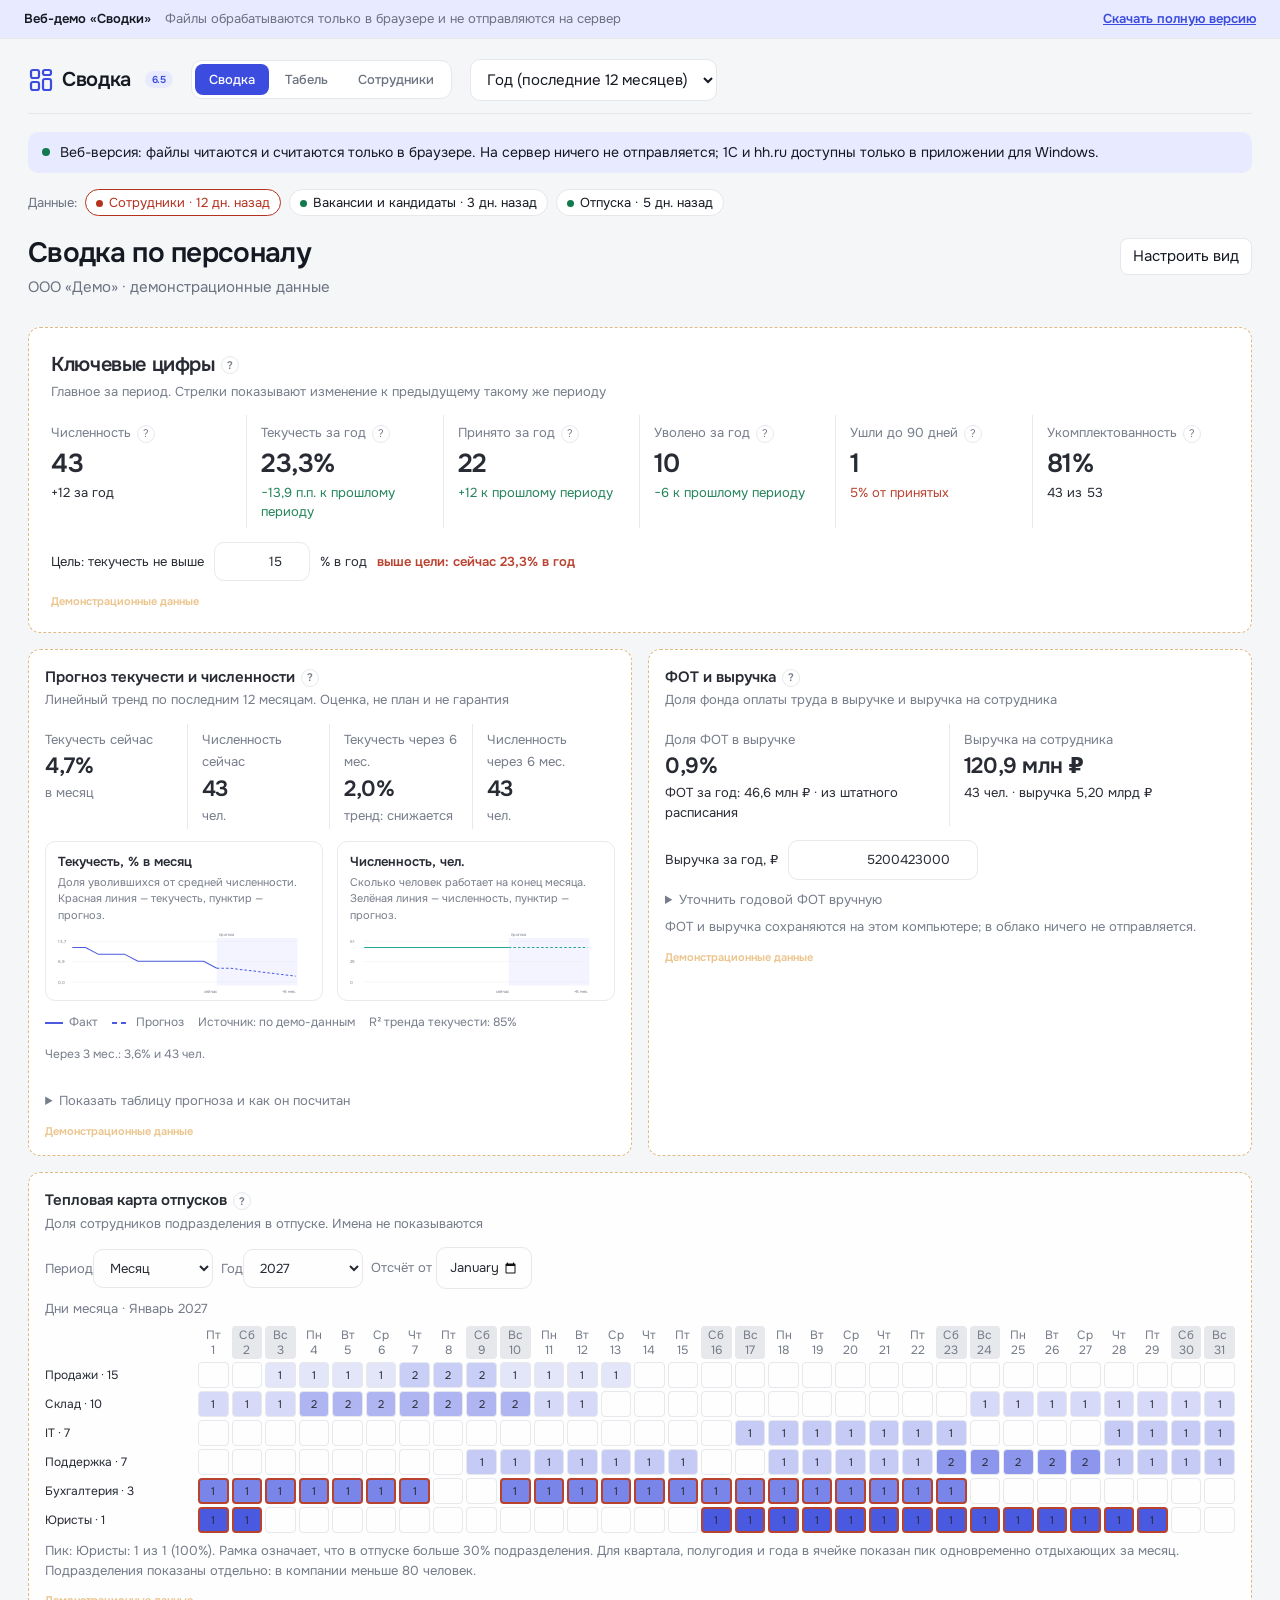
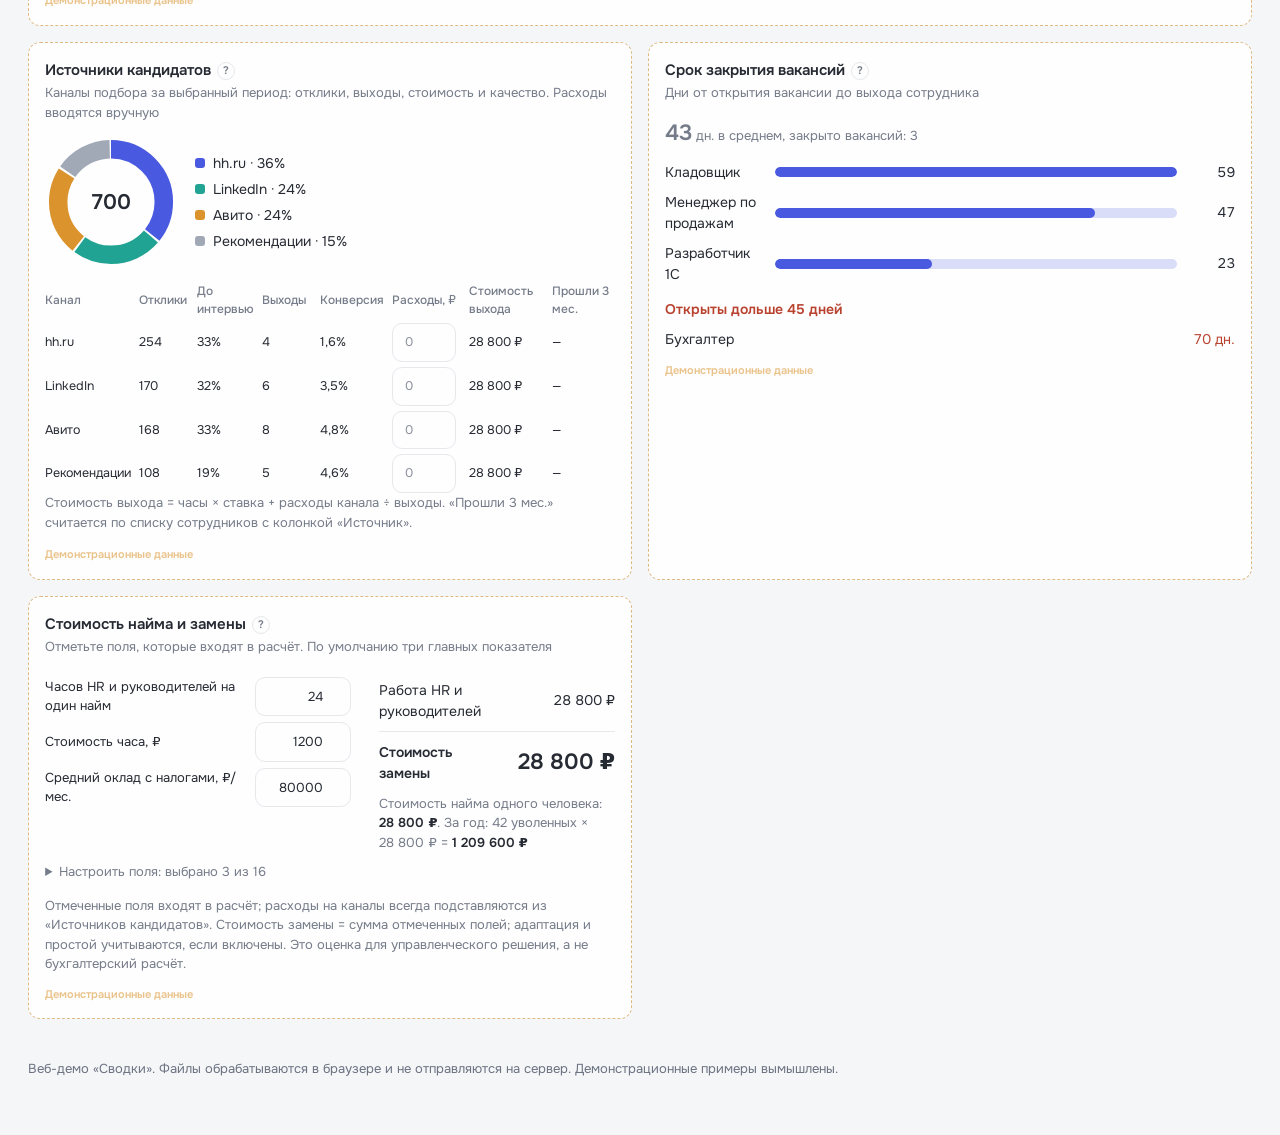
==== docs/demo/index.html @ 2d626028 "SEO: дата релиза, разделы и sitemap" ====
<!DOCTYPE html>
<html lang="ru">
<head>
<meta charset="utf-8">
<script>window.SVODKA_DESKTOP=false</script>
<meta http-equiv="Content-Security-Policy" content="default-src 'none'; script-src 'self' 'unsafe-inline'; style-src 'self' 'unsafe-inline'; font-src 'self'; img-src 'self' data: blob:; connect-src 'none'; base-uri 'none'; form-action 'none'">
<meta name="viewport" content="width=device-width, initial-scale=1, viewport-fit=cover">
<title>Сводка — кадровая аналитика</title>
<style>
@font-face{font-family:'Onest';font-style:normal;font-weight:400 600;font-display:swap;src:url(fonts/onest-cyrillic-ext.woff2) format('woff2');unicode-range:U+0460-052F,U+1C80-1C8A,U+20B4,U+2DE0-2DFF,U+A640-A69F,U+FE2E-FE2F}
@font-face{font-family:'Onest';font-style:normal;font-weight:400 600;font-display:swap;src:url(fonts/onest-cyrillic.woff2) format('woff2');unicode-range:U+0301,U+0400-045F,U+0490-0491,U+04B0-04B1,U+2116}
@font-face{font-family:'Onest';font-style:normal;font-weight:400 600;font-display:swap;src:url(fonts/onest-latin.woff2) format('woff2');unicode-range:U+0000-00FF,U+0131,U+0152-0153,U+02BB-02BC,U+02C6,U+02DA,U+02DC,U+0304,U+0308,U+0329,U+2000-206F,U+20AC,U+2122,U+2191,U+2193,U+2212,U+2215,U+FEFF,U+FFFD}
:root{--bg:#f5f6f8;--s:#fff;--ink:#151922;--mut:#6b7280;--line:#e5e7eb;--acc:#3b4cdf;--accs:#e8ebff;--ok:#117a4d;--bad:#b4331f;--bad2:#e11d48;--bar:#d7dbf7;--c2:#0f9d8a;--c3:#d98b1c;--c4:#9aa3b2;
box-sizing:border-box;padding-top:env(safe-area-inset-top,0px);padding-bottom:env(safe-area-inset-bottom,0px);color-scheme:light}
@media (prefers-color-scheme:dark){:root:not([data-theme="light"]){--bg:#10131a;--s:#181c25;--ink:#eceef3;--mut:#98a0b0;--line:#272c38;--acc:#8c9bff;--accs:#232a52;--ok:#5fd39b;--bad:#ff8b78;--bar:#2b3466;--c2:#4fd1bd;--c3:#f0b254;--c4:#6b7487;--bad2:#ff6b5e;color-scheme:dark}}
:root[data-theme="dark"]{--bg:#10131a;--s:#181c25;--ink:#eceef3;--mut:#98a0b0;--line:#272c38;--acc:#8c9bff;--accs:#232a52;--ok:#5fd39b;--bad:#ff8b78;--bar:#2b3466;--c2:#4fd1bd;--c3:#f0b254;--c4:#6b7487;--bad2:#ff6b5e;color-scheme:dark}
/* Цветовые схемы: меняются только акцентные цвета, смысловые красный/зелёный остаются */
:root[data-palette="blue"]{--acc:#1d4ed8;--accs:#e5efff;--bar:#d3e2ff;--c2:#0e7490;--c3:#b45309;--c4:#94a3b8}
:root[data-palette="green"]{--acc:#15803d;--accs:#e6f5eb;--bar:#d2ecd9;--c2:#0f766e;--c3:#a16207;--c4:#94a3b8}
:root[data-palette="teal"]{--acc:#0f766e;--accs:#e0f4f1;--bar:#ccebe6;--c2:#0369a1;--c3:#b45309;--c4:#94a3b8}
:root[data-palette="orange"]{--acc:#c2410c;--accs:#ffefe6;--bar:#ffe0cf;--c2:#0f766e;--c3:#a16207;--c4:#9aa3b2}
:root[data-palette="graphite"]{--acc:#475569;--accs:#e9edf3;--bar:#dbe1ea;--c2:#0f766e;--c3:#b45309;--c4:#9aa3b2}
@media (prefers-color-scheme:dark){
 :root:not([data-theme="light"])[data-palette="blue"]{--acc:#8fb0ff;--accs:#1b2a4a;--bar:#26365c;--c2:#4fd1bd;--c3:#f0b254;--c4:#6b7487}
 :root:not([data-theme="light"])[data-palette="green"]{--acc:#6fd39a;--accs:#16301f;--bar:#21452d;--c2:#4fd1bd;--c3:#f0b254;--c4:#6b7487}
 :root:not([data-theme="light"])[data-palette="teal"]{--acc:#5fd3c6;--accs:#123330;--bar:#1b4743;--c2:#7ab8ff;--c3:#f0b254;--c4:#6b7487}
 :root:not([data-theme="light"])[data-palette="orange"]{--acc:#ffab7a;--accs:#3a2115;--bar:#4a2a1b;--c2:#4fd1bd;--c3:#f0b254;--c4:#6b7487}
 :root:not([data-theme="light"])[data-palette="graphite"]{--acc:#b6c2d6;--accs:#242b38;--bar:#313a4a;--c2:#4fd1bd;--c3:#f0b254;--c4:#6b7487}
}
:root[data-theme="dark"][data-palette="blue"]{--acc:#8fb0ff;--accs:#1b2a4a;--bar:#26365c;--c2:#4fd1bd;--c3:#f0b254;--c4:#6b7487}
:root[data-theme="dark"][data-palette="green"]{--acc:#6fd39a;--accs:#16301f;--bar:#21452d;--c2:#4fd1bd;--c3:#f0b254;--c4:#6b7487}
:root[data-theme="dark"][data-palette="teal"]{--acc:#5fd3c6;--accs:#123330;--bar:#1b4743;--c2:#7ab8ff;--c3:#f0b254;--c4:#6b7487}
:root[data-theme="dark"][data-palette="orange"]{--acc:#ffab7a;--accs:#3a2115;--bar:#4a2a1b;--c2:#4fd1bd;--c3:#f0b254;--c4:#6b7487}
:root[data-theme="dark"][data-palette="graphite"]{--acc:#b6c2d6;--accs:#242b38;--bar:#313a4a;--c2:#4fd1bd;--c3:#f0b254;--c4:#6b7487}
*{box-sizing:border-box}
body{margin:0;background:var(--bg);color:var(--ink);font:400 15px/1.5 Onest,system-ui,-apple-system,"Segoe UI",Roboto,sans-serif}
.w{max-width:1160px;margin:0 auto;padding:20px 20px 56px}
header{display:flex;flex-wrap:wrap;align-items:center;gap:12px;justify-content:space-between;margin-bottom:16px}
.logo{font-weight:600;font-size:20px;letter-spacing:-.02em;display:flex;align-items:center;gap:8px}
.logo svg{width:26px;height:26px;color:var(--acc)}
.bar{display:flex;gap:8px;flex-wrap:wrap}
button,select{font:inherit;color:var(--ink);background:var(--s);border:1px solid var(--line);border-radius:8px;padding:6px 12px;cursor:pointer}
button.on,button.p{background:var(--acc);border-color:var(--acc);color:var(--bg)}
button:focus-visible,select:focus-visible,input:focus-visible,a:focus-visible{outline:2px solid var(--acc);outline-offset:2px}
.priv{display:flex;gap:10px;align-items:center;background:var(--accs);border-radius:10px;padding:10px 14px;margin-bottom:16px;font-size:14px}
.dot{width:8px;height:8px;border-radius:50%;background:var(--ok);flex:none}
h1{font-size:28px;letter-spacing:-.025em;margin:0 0 2px;font-weight:600}
.sub{color:var(--mut);margin:0 0 16px}
.panel{background:var(--s);border:1px solid var(--line);border-radius:12px;padding:16px;margin-bottom:16px;display:none}
.panel.on{display:block}
.panel h2{font-size:15px;margin:0 0 10px;font-weight:600}
.src{display:grid;grid-template-columns:repeat(auto-fit,minmax(240px,1fr));gap:12px}
.src>div{border:1px solid var(--line);border-radius:10px;padding:14px;font-size:14px}
.src b{display:block;font-weight:600;margin-bottom:2px}
.src span{color:var(--mut);display:block;margin-bottom:10px}
.tag{display:inline-block;font-size:12px;padding:2px 8px;border-radius:6px;background:var(--accs);margin:8px 6px 0 0}
.pre{display:flex;gap:8px;flex-wrap:wrap;align-items:center;margin-bottom:12px;font-size:14px;color:var(--mut)}
.g{display:grid;grid-template-columns:repeat(12,1fr);gap:16px}
.c{background:var(--s);border:1px solid var(--line);border-radius:12px;padding:18px;grid-column:span 12;min-width:0;position:relative}
@media (min-width:821px){.w4{grid-column:span 4}.w6{grid-column:span 6}.w8{grid-column:span 8}}
.c h2{font-size:15px;font-weight:600;margin:0 0 2px}
.c>p{margin:0 0 14px;color:var(--mut);font-size:13px}
.c.hero{padding:22px;border-color:var(--acc)}
.c.hero h2{font-size:20px;letter-spacing:-.02em}
.tb{display:none;gap:4px;position:absolute;right:10px;top:10px}
.edit .tb{display:flex}
.tb button{padding:2px 8px;font-size:12px}
.edit .c{border-style:dashed}
svg.ch{width:100%;height:auto;display:block}
.r{display:grid;grid-template-columns:100px 1fr 48px;gap:10px;align-items:center;margin:9px 0;font-size:14px}
.r div{height:10px;background:var(--bar);border-radius:5px;overflow:hidden}
.r div u{display:block;height:100%;background:var(--acc);border-radius:5px}
.r em{font-style:normal;text-align:right;font-variant-numeric:tabular-nums}
.hid{color:var(--mut)}
.k{display:grid;grid-template-columns:repeat(auto-fit,minmax(150px,1fr));gap:0;background:var(--s);border-radius:8px;overflow:hidden}
.k div{background:var(--s);padding:6px 14px 6px 0;border-right:1px solid var(--line)}
.k div+div{padding-left:14px}
.k div:last-child{border-right:0}
.k b{display:block;font-size:26px;font-weight:600;letter-spacing:-.02em}
.k span{color:var(--mut);font-size:13px}.k i{font-style:normal;font-size:13px;display:block}
.up{color:var(--ok)}.dn{color:var(--bad)}
.dn2{display:flex;gap:18px;align-items:center;flex-wrap:wrap}
.dn2 svg{width:132px;height:132px;flex:none}
.hero .dn2 svg{width:180px;height:180px}
.mdgrid{display:grid;grid-template-columns:repeat(auto-fit,minmax(118px,1fr));gap:10px;margin-top:4px}
.mdon{display:grid;justify-items:center;gap:2px;text-align:center;font-size:12px;min-width:0}
.mdon svg{width:76px;height:76px;display:block}
.mdon b{font-weight:600;max-width:100%;overflow:hidden;text-overflow:ellipsis;white-space:nowrap}
.mdon small{color:var(--mut);font-size:11px}
.mtotal{display:flex;justify-content:center;margin:2px 0 14px}
.mtotal .mdon svg{width:104px;height:104px}
.mtotal .mdon b{font-size:14px}
.tls{display:flex;flex-wrap:wrap;justify-content:center;gap:10px;margin-bottom:12px}
.tl{flex:0 1 calc((100% - 20px)/3);display:grid;grid-template-columns:12px minmax(0,1fr);grid-template-rows:auto auto auto;gap:2px 8px;align-content:center;border:1px solid var(--line);border-radius:10px;padding:10px;background:var(--s);min-width:0;height:118px;box-sizing:border-box}
@media (max-width:760px){.tl{flex-basis:calc((100% - 10px)/2)}}
.tl i{width:10px;height:10px;border-radius:50%;background:var(--c4);grid-row:span 3}
.tl.s-g i{background:var(--ok)}.tl.s-y i{background:var(--c3)}.tl.s-r i{background:var(--bad)}
.tl span{font-size:12px;color:var(--mut);overflow:hidden;text-overflow:ellipsis;white-space:nowrap}
.tl b{font-size:20px;font-weight:600;grid-column:2;line-height:1.15}
.tl small{font-size:11px;color:var(--mut);grid-column:2}
.tli{margin:0;padding-left:18px;font-size:13px;line-height:1.55;color:var(--ink)}
.tli li{margin:5px 0}
.data-meta{display:flex;gap:18px;flex-wrap:wrap;font-size:13px;color:var(--mut)}
.data-meta div{display:flex;gap:6px;align-items:baseline}
.data-meta b{color:var(--ink)}
.lg{font-size:14px;display:grid;gap:5px}
.lg i{display:inline-block;width:10px;height:10px;border-radius:3px;margin-right:8px}
.gt{font-size:13px}
.gr{display:grid;grid-template-columns:110px 1fr;align-items:center;gap:8px;margin:7px 0}
.gdate{display:block;font-style:normal;font-size:11px;color:var(--mut);font-variant-numeric:tabular-nums;white-space:nowrap}
.gr .hot+.gdate{color:var(--bad)}
.gr>div{position:relative;height:14px;background:repeating-linear-gradient(90deg,var(--line) 0 1px,transparent 1px 8.333%)}
.gr u{position:absolute;top:2px;height:10px;border-radius:5px;background:var(--c2)}
.gh{display:grid;grid-template-columns:110px 1fr;color:var(--mut);font-size:12px}
.gh div{display:flex;justify-content:space-between}
/* График отпусков: даты внутри полосок, недельная сетка */
.gt2{font-size:13px}
.gt2-head,.gt2-row{display:grid;grid-template-columns:150px minmax(0,1fr);gap:8px;align-items:center}
.gt2-head{margin-bottom:4px;align-items:end}
.gt2-tl{position:relative;min-width:0}
.gt2-months,.gt2-dates{position:relative;height:14px;font-size:10px;color:var(--mut);line-height:1.25}
.gt2-months span,.gt2-dates span{position:absolute;top:0;text-align:left;padding-left:3px;white-space:nowrap;overflow:hidden}
.gt2-months span{border-left:1px solid var(--line)}
.gt2-row{margin:5px 0}
.gt2-name{min-width:0;overflow:hidden;text-overflow:ellipsis;white-space:nowrap}
.gt2-name small{display:block;color:var(--mut);font-size:11px;font-weight:400;overflow:hidden;text-overflow:ellipsis}
.gt2-track{position:relative;height:22px;border-left:1px solid var(--line);border-right:1px solid var(--line);background:repeating-linear-gradient(90deg,var(--line) 0 1px,transparent 1px 7.7778%)}
.gt2-bar{position:absolute;top:2px;height:18px;min-width:54px;border:1px solid var(--line);border-radius:4px;background:var(--bar);color:var(--ink);display:flex;align-items:center;justify-content:center;font-size:9px;line-height:1;white-space:nowrap;overflow:visible;padding:0 3px;letter-spacing:-.02em}
.gt2-bar em{font-style:normal;font-variant-numeric:tabular-nums}
.gt2-empty{color:var(--mut);margin:8px 0}
/* Настройка полей калькуляции и цветовых схем */
.palette-grid{display:grid;grid-template-columns:repeat(auto-fit,minmax(128px,1fr));gap:6px;margin-top:10px}
.palette-btn{display:flex;align-items:center;gap:7px;font-size:12px;padding:6px 8px;text-align:left}
.palette-btn i{width:14px;height:14px;border-radius:50%;flex:none}
.palette-btn.on{border-color:var(--acc);box-shadow:inset 0 0 0 1px var(--acc)}
.cp-fields{margin-top:10px}
.cp-fields summary{cursor:pointer;color:var(--mut);font-size:13px}
.lock{position:absolute;inset:0;background:color-mix(in srgb,var(--s) 94%,transparent);backdrop-filter:blur(4px);border-radius:12px;display:flex;flex-direction:column;justify-content:center;align-items:center;gap:10px;padding:20px;text-align:center;font-size:14px}
.lock label{display:flex;gap:8px;align-items:flex-start;text-align:left;max-width:360px}
a{color:var(--acc)}
.tray{display:flex;gap:8px;flex-wrap:wrap;margin-top:16px;align-items:center;font-size:14px;color:var(--mut)}
footer{color:var(--mut);font-size:13px;margin-top:24px}
details{margin-top:8px;font-size:13px}
.cp{display:grid;grid-template-columns:1.3fr 1fr;gap:28px}@media (max-width:820px){.cp{grid-template-columns:1fr}}.fl{display:flex;justify-content:space-between;align-items:center;gap:10px;font-size:13px;margin:6px 0}.fl input{width:96px;font:inherit;color:var(--ink);background:var(--bg);border:1px solid var(--line);border-radius:6px;padding:4px 8px;text-align:right}pre{background:var(--bg);border-radius:8px;padding:10px;overflow:auto;font-size:12px;max-height:220px}
@media print{:root,:root[data-theme="dark"],:root:not([data-theme="light"]),:root[data-palette],:root[data-theme="dark"][data-palette],:root:not([data-theme="light"])[data-palette]{--bg:#fff;--s:#fff;--ink:#151922;--mut:#6b7280;--line:#e5e7eb;--acc:#3b4cdf;--accs:#e8ebff;--ok:#117a4d;--bad:#b4331f;--bad2:#e11d48;--bar:#d7dbf7;--c2:#0f9d8a;--c3:#d98b1c;--c4:#9aa3b2;color-scheme:light}.bar,.priv,.pre,.panel,.tray,.tb,.rm,.ph,.q,.help,footer{display:none!important}.c{break-inside:avoid}.w{padding:0}}
.rm{display:flex;gap:8px;flex-wrap:wrap;align-items:center;margin-bottom:16px;font-size:13px;color:var(--mut)}
.rm button{padding:3px 10px;font-size:13px;border-radius:999px}
.rm button::before{content:"";display:inline-block;width:7px;height:7px;border-radius:50%;background:var(--ok);margin-right:6px}
.rm .red{border-color:var(--bad);color:var(--bad)}.rm .red::before{background:var(--bad)}
.fn{margin-top:12px;font-size:11px;opacity:.55;color:var(--mut)}
.ph{border:2px dashed var(--line);background:transparent;color:var(--mut);min-height:130px;cursor:pointer;display:flex;align-items:center;justify-content:center;font:inherit;font-size:15px}
.ph:hover{border-color:var(--acc);color:var(--acc)}
.vt{display:grid;grid-template-columns:minmax(150px,1.8fr) repeat(5,1fr) 1.2fr 1fr;gap:8px 12px;font-size:14px;min-width:720px;align-items:center}
.vt b{font-weight:500;color:var(--mut);font-size:13px}
.vt .hot{color:var(--bad);font-weight:600}
.vt .crit{color:var(--bad2);font-weight:700}
.vt .sent-ok{color:var(--ok);font-weight:600}.vt .n{cursor:pointer}.vt .n:hover,.vt .on{color:var(--acc)}.vt .on{font-weight:600}
.vt.vtc{font-size:12.5px;gap:5px 8px;min-width:0}
.vt.vtc b{font-size:12px}
.vt.vtc .chi{width:64px;padding:2px 5px;font-size:12px}
.q{width:18px;height:18px;border-radius:50%;border:1px solid var(--line);background:transparent;color:var(--mut);font-size:11px;padding:0;margin-left:6px;cursor:pointer;vertical-align:middle;line-height:1}
.q:hover{border-color:var(--acc);color:var(--acc)}
.help{background:var(--accs);border-radius:10px;padding:12px 14px;margin:0 0 14px;font-size:13px}
.help p{margin:5px 0 0;line-height:1.5}.help .ds{opacity:.7;font-size:12px}
.k2{margin:0;padding-left:18px;font-size:14px}.k2 li{margin:5px 0;color:var(--bad)}.c>.okp{color:var(--ok);margin:0}
.btnl{display:inline-block;background:var(--s);border:1px solid var(--line);border-radius:8px;padding:6px 12px;cursor:pointer;font-size:15px}
.plate{border:1px dashed var(--acc);background:var(--accs);border-radius:12px;padding:20px;display:flex;flex-direction:column;gap:10px;font-size:14px;min-height:150px;justify-content:center}.plate p{margin:0;color:var(--mut)}.plate label{display:flex;gap:8px;align-items:flex-start}
.lk{background:none;border:0;padding:0;color:var(--acc);font:inherit;cursor:pointer;text-decoration:underline}
.ms{margin-top:20px;font-size:14px;color:var(--bad)}.ms:empty{display:none}.ms ul{margin:6px 0;padding-left:18px}.ms span{color:var(--mut);font-size:13px}
.c>.nod{color:var(--mut);margin:0}
.libnote{font-size:12px;color:var(--mut);margin:8px 0 0}
.upd-hint{margin:12px 0 0;border-top:1px solid var(--line);padding-top:10px}
.upd-hint summary{cursor:pointer;color:var(--acc);font-size:13px}
.upd-hint-body{font-size:12px;color:var(--mut);line-height:1.55;margin-top:8px;max-height:240px;overflow:auto}
.upd-hint-body p{margin:5px 0}
.hm{display:grid;gap:3px;font-size:12px;align-items:center;min-width:0}.hm .hl{overflow:hidden;text-overflow:ellipsis;white-space:nowrap}.hm .hh{text-align:center;color:var(--mut);line-height:1.2;padding:2px 0}.hm .we{background:var(--line);border-radius:4px}
.hm .hc{height:26px;border-radius:4px;display:grid;place-items:center;border:1px solid var(--line);font-size:11px}.hm .hc.bad{border:2px solid var(--bad)}
.chi{width:84px;font:inherit;font-size:13px;color:var(--ink);background:var(--bg);border:1px solid var(--line);border-radius:6px;padding:3px 6px}
</style>
<style>
.vtabs{display:flex;gap:6px;margin-right:auto}
body.tsmode .dash-only{display:none}
body.page-mode .dash-only{display:none}
#tsv{--warn:#d98b1c;color:var(--ink)}
@media (prefers-color-scheme:dark){#tsv{--warn:#f0b254}}
#tsv h1{font-size:28px;letter-spacing:-.025em;margin:0 0 2px;font-weight:600}
#tsv .tsub{color:var(--mut);margin:0 0 16px}
#tsv .tbar{display:flex;flex-wrap:wrap;gap:8px;align-items:center;background:var(--s);border:1px solid var(--line);border-radius:12px;padding:10px 12px;margin-bottom:12px}
#tsv .tbar label{display:flex;gap:6px;align-items:center;color:var(--mut);font-size:13px}
#tsv input[type=number],#tsv input[type=text],#tsv input[type=month]{font:inherit;color:var(--ink);background:var(--s);border:1px solid var(--line);border-radius:8px;padding:6px 10px}
#tsv .tbar input[type=number]{width:70px}#tsv .tbar input[type=text]{width:130px}
#tsv .ttool button{min-width:44px;font-weight:600}
#tsv .twarn{color:var(--bad);font-size:13px;margin:0 0 10px;min-height:1em}
#tsv .tnote{color:var(--mut);font-size:12px;margin:8px 0 0}
#tsv .tsc{overflow:auto;border:1px solid var(--line);border-radius:12px;background:var(--s);max-height:66vh}
#tsv .ts-popbar{display:flex;align-items:center;gap:8px;flex-wrap:wrap;margin:0 0 10px;color:var(--mut);font-size:13px}
#tsv .ts-popbar b{min-width:48px;text-align:center;color:var(--ink);font-variant-numeric:tabular-nums}
#tsv .ts-popbar button{padding:4px 10px;border-radius:8px}
#tsv .ts-popbar .tnote{margin:0 0 0 auto}
#tsv .ts-popbar #ts-pop-fit{margin-left:2px}
#tsv table{border-collapse:separate;border-spacing:0;font-size:12px;user-select:none}
#tsv #ts-tb{width:100%;min-width:1180px}
#tsv .tdt{width:100%}
#tsv th,#tsv td{border-bottom:1px solid var(--line);border-right:1px solid var(--line);padding:0;text-align:center}
#tsv thead th{position:sticky;top:0;background:var(--s);z-index:2;padding:3px 1px;font-weight:500;color:var(--mut);min-width:20px;font-size:9px}
#tsv thead th.we{background:var(--line)}
#tsv th.tnm{position:sticky;left:0;background:var(--s);z-index:1;text-align:left;padding:3px 6px;min-width:140px;max-width:140px;font-weight:500;white-space:nowrap;overflow:hidden;text-overflow:ellipsis;font-size:11px}
#tsv thead th.tnm{z-index:3}
#tsv th.tnm small{display:block;color:var(--mut);font-weight:400;font-size:9px}
#tsv .tx{border:0;background:none;color:var(--mut);padding:0 4px 0 0;cursor:pointer}
#tsv td.tdp{padding:0 4px;min-width:62px;max-width:70px;text-align:left;white-space:nowrap;overflow:hidden;text-overflow:ellipsis;color:var(--mut);font-size:10px}
#tsv td.tc{width:20px;min-width:20px;height:30px;cursor:pointer;font-weight:600;font-size:10px}
#tsv td.tc.off{background:var(--line)}
#tsv td.tc i{display:block;font-style:normal;font-weight:400;font-size:8px;line-height:1}
#tsv td.k-ya{color:var(--ok)}#tsv td.k-b{color:var(--warn)}#tsv td.k-pr{color:var(--bad)}#tsv td.k-o{color:var(--acc)}
#tsv td.tt{min-width:32px;padding:0 2px;font-variant-numeric:tabular-nums;font-size:10px}#tsv .neg{color:var(--bad)}
#tsv tr.bad-rv th.tnm{background:color-mix(in srgb,var(--bad) 16%,transparent);box-shadow:inset 4px 0 0 var(--bad)}
#tsv tr.bad-b th.tnm{background:color-mix(in srgb,var(--warn) 20%,transparent);box-shadow:inset 4px 0 0 var(--warn)}
#tsv tr.bad-rv:hover th.tnm{background:color-mix(in srgb,var(--bad) 22%,transparent)}
#tsv tr.bad-b:hover th.tnm{background:color-mix(in srgb,var(--warn) 26%,transparent)}
#tsv tr:hover td.tt,#tsv tr:hover th.tnm{background:var(--accs)}
#tsv h2{font-size:16px;margin:22px 0 8px}
#tsv .tdt{border-collapse:collapse;font-size:13px}#tsv .tdt th,#tsv .tdt td{padding:5px 10px;border:1px solid var(--line);text-align:right}#tsv .tdt th:first-child,#tsv .tdt td:first-child{text-align:left}
#tsv .tdt tr.ttot td{font-weight:700;border-top:2px solid var(--ink);background:color-mix(in srgb,var(--acc) 7%,transparent)}
#tsv .tempty{padding:24px;color:var(--mut);text-align:left}
@media print{#tsv .tbar,#tsv .ttool,#tsv .tx{display:none!important}#tsv .tsc{overflow:visible;max-height:none;border:0}@page{size:landscape;margin:8mm}}
</style>
<style>
/* Локальное приложение: диалоги, подключения, уведомления */
.modal{position:fixed;inset:0;background:rgba(12,15,22,.58);backdrop-filter:blur(3px);display:flex;align-items:center;justify-content:center;padding:24px;z-index:1000}
.modal[hidden]{display:none}
.modal-card{background:var(--s);border:1px solid var(--line);border-radius:16px;width:min(980px,100%);max-height:90vh;overflow:auto;box-shadow:0 30px 90px rgba(0,0,0,.38)}
.modal-card.modal-wide{width:min(1600px,97vw);max-height:96vh}
.modal-card.modal-wide .modal-body{padding:12px 16px 16px}
.modal-card.modal-wide #tsv .tsc{max-height:calc(96vh - 190px)}
.modal-head{display:flex;align-items:center;justify-content:space-between;gap:12px;padding:18px 20px 12px;border-bottom:1px solid var(--line);position:sticky;top:0;background:var(--s);z-index:3}
.modal-head h2{font-size:18px;margin:0}
.modal-body{padding:18px 20px 22px}
.mclose{width:34px;height:34px;padding:0;font-size:20px;line-height:1;border-radius:50%}
.mf{display:grid;gap:12px}
.mf label{display:grid;gap:4px;font-size:13px;color:var(--mut)}
.mf input,.mf select,.mf textarea{font:inherit;font-size:14px;color:var(--ink);background:var(--bg);border:1px solid var(--line);border-radius:8px;padding:8px 10px;width:100%}
.mf textarea{min-height:74px;resize:vertical}
.mf .hint{font-size:12px;color:var(--mut);line-height:1.45}
.mrow{display:flex;gap:8px;flex-wrap:wrap;align-items:center}
.mrow.end{justify-content:flex-end}
.mrow.between{justify-content:space-between}
.steps{display:flex;gap:6px;flex-wrap:wrap;margin:0 0 16px}
.steps button{border-radius:999px;padding:5px 12px;font-size:13px}
.steps button.on{background:var(--acc);border-color:var(--acc);color:var(--bg)}
.note{background:var(--accs);border-radius:10px;padding:10px 12px;font-size:13px;line-height:1.5}
.note.bad{background:color-mix(in srgb,var(--bad) 12%,var(--s));color:var(--bad)}
.note.ok{background:color-mix(in srgb,var(--ok) 12%,var(--s));color:var(--ok)}
.note p{margin:4px 0 0}
.tbl{width:100%;border-collapse:collapse;font-size:13px}
.tbl th,.tbl td{border:1px solid var(--line);padding:6px 8px;text-align:left;vertical-align:top}
.tbl th{background:var(--bg);font-weight:500;color:var(--mut);white-space:nowrap}
.tbl td{max-width:280px;overflow:hidden;text-overflow:ellipsis}
.tblwrap{overflow:auto;max-height:320px;border:1px solid var(--line);border-radius:10px}
.badge{display:inline-flex;align-items:center;gap:5px;font-size:12px;padding:2px 8px;border-radius:999px;background:var(--accs);color:var(--acc)}
.badge.ok{background:color-mix(in srgb,var(--ok) 15%,var(--s));color:var(--ok)}
.badge.bad{background:color-mix(in srgb,var(--bad) 14%,var(--s));color:var(--bad)}
.int-status{font-size:12px;color:var(--mut);margin-top:8px}
.int-status.ok{color:var(--ok)}.int-status.bad{color:var(--bad)}
.toasts{position:fixed;right:20px;bottom:20px;display:grid;gap:8px;z-index:1200;max-width:min(420px,90vw)}
.toast{background:var(--ink);color:var(--bg);border-radius:10px;padding:10px 14px;font-size:13px;box-shadow:0 10px 30px rgba(0,0,0,.25);animation:tin .18s ease-out}
.toast.bad{background:var(--bad);color:#fff}.toast.ok{background:var(--ok);color:#fff}
@keyframes tin{from{transform:translateY(6px);opacity:0}to{transform:none;opacity:1}}
.drop{position:fixed;inset:0;z-index:1100;background:color-mix(in srgb,var(--acc) 18%,rgba(12,15,22,.55));display:flex;align-items:center;justify-content:center;border:3px dashed var(--acc);font-size:20px;font-weight:600;color:#fff;text-shadow:0 2px 8px rgba(0,0,0,.45)}
.drop[hidden]{display:none}
.fc{display:grid;gap:12px}
.fc .k{grid-template-columns:repeat(auto-fit,minmax(140px,1fr))}
.fc svg{width:100%;height:auto;display:block}
.fc .lgd{display:flex;gap:14px;flex-wrap:wrap;font-size:12px;color:var(--mut)}
.fc .lgd i{display:inline-block;width:18px;height:2px;background:var(--acc);vertical-align:middle;margin-right:6px}
.fc .lgd i.dash{background:repeating-linear-gradient(90deg,var(--acc) 0 5px,transparent 5px 9px)}
.fc.mini{padding:0}
.fc.mini table{font-size:12px}
.role-tip{font-size:12px;color:var(--mut)}
@media (max-width:700px){.modal{padding:10px}.modal-card{max-height:94vh}.modal-head{padding:14px}.modal-body{padding:14px}}
@media print{.modal,.toasts,.drop{display:none!important}}
</style>
<style id="v2-css">
/* ===== Версия 2.0: сетка, адаптивность, обучение, подключения ===== */
.w{max-width:1440px;padding:20px clamp(14px,2.2vw,32px) 56px}
.g{grid-auto-flow:dense;align-items:stretch}
@media (min-width:821px){.w12{grid-column:span 12}.w8{grid-column:span 8}.w6{grid-column:span 6}.w4{grid-column:span 4}}
@media (max-width:1100px){.w8{grid-column:span 12}.w4,.w6{grid-column:span 6}}
@media (max-width:820px){.c{grid-column:span 12!important}.w{padding:14px 12px 44px}}
header{gap:10px}
.vtabs{overflow-x:auto;max-width:100%;scrollbar-width:thin}
.vtabs button{white-space:nowrap}
.c:not(.hero){padding:16px}
.c:not(.hero) .k b{font-size:22px}
.c:not(.hero) .k div{padding-top:4px;padding-bottom:4px}
.c.hero .fc .k b{font-size:24px}
/* Прогноз: две диаграммы рядом, чтобы виджет не был чрезмерно высоким */
.fgrid{display:grid;grid-template-columns:1fr 1fr;gap:14px}
@media (max-width:1050px){.fgrid{grid-template-columns:1fr}}
.fbox{border:1px solid var(--line);border-radius:10px;padding:10px 12px 4px;min-width:0}
.fbox h4{margin:0 0 2px;font-size:13px;font-weight:600}
.fbox .fsub{color:var(--mut);font-size:11px;margin:0 0 4px}
.fbox svg{max-height:230px}
.fc .tblwrap{max-height:260px}
.fc details summary{cursor:pointer;color:var(--mut);font-size:13px;margin:4px 0 0}
/* Печатная шапка с компанией */
.print-head{display:none;justify-content:space-between;align-items:flex-end;gap:20px;border-bottom:2px solid #151922;padding-bottom:8px;margin-bottom:14px}
.print-head b{font-size:18px}.print-head span{font-size:12px;color:#555}
@media print{.print-head{display:flex!important}.w{max-width:none}.c.hero{border-color:var(--line)}}
/* Подключения */
#connectv,#learnv{display:none}
#connectv.on,#learnv.on{display:block}
.page-title{font-size:28px;letter-spacing:-.025em;margin:0 0 2px;font-weight:600}
.page-sub{color:var(--mut);margin:0 0 18px}
.cards{display:grid;grid-template-columns:repeat(auto-fit,minmax(280px,1fr));gap:14px;margin-bottom:18px}
.card{background:var(--s);border:1px solid var(--line);border-radius:14px;padding:18px;display:flex;flex-direction:column;gap:8px;min-width:0}
.card.opt{opacity:.66;border-style:dashed;background:color-mix(in srgb,var(--s) 70%,transparent)}
.card.opt:hover{opacity:.92}
.tag.soft{background:transparent;border:1px dashed var(--line);color:var(--mut)}
.card h2{font-size:16px;margin:0;font-weight:600}
.card p{margin:0;color:var(--mut);font-size:13px;line-height:1.5}
.card .card-actions{display:flex;gap:8px;flex-wrap:wrap;margin-top:auto;padding-top:8px}
.card .big{font-size:22px;font-weight:600}
.card.wide{grid-column:1/-1}
.card.locked{opacity:.7}
.role-banner{display:flex;gap:10px;align-items:center;flex-wrap:wrap;background:var(--accs);border-radius:10px;padding:10px 14px;margin-bottom:16px;font-size:13px}
.role-banner b{font-weight:600}
/* Обучение */
.learn-hero{background:linear-gradient(135deg,var(--accs),var(--s));border:1px solid var(--line);border-radius:16px;padding:24px;margin-bottom:18px}
.learn-hero h1{margin-bottom:6px}
.learn-hero p{color:var(--mut);max-width:760px;margin:0}
.learn-grid{display:grid;grid-template-columns:repeat(auto-fit,minmax(280px,1fr));gap:14px}
.learn-card{background:var(--s);border:1px solid var(--line);border-radius:14px;padding:18px;display:flex;flex-direction:column;gap:8px}
.learn-card h3{font-size:15px;margin:0;display:flex;gap:8px;align-items:center}
.learn-card .n{width:24px;height:24px;border-radius:50%;background:var(--acc);color:var(--bg);display:grid;place-items:center;font-size:12px;font-weight:600;flex:none}
.learn-card p{color:var(--mut);font-size:13px;margin:0;line-height:1.55}
.learn-card .ex{margin-top:auto;display:flex;gap:8px;flex-wrap:wrap;padding-top:8px}
.learn-progress{font-size:13px;color:var(--mut);margin-top:16px}
.learn-progress b{color:var(--ok)}
.learn-card.done{border-color:var(--ok);box-shadow:inset 0 0 0 1px var(--ok)}
.learn-card.done .n{background:var(--ok);color:#fff}
.cp-more{margin-top:12px;border-top:1px solid var(--line);padding-top:10px}
.cp-more summary{cursor:pointer;color:var(--mut);font-size:13px}
.kpi-sm .k b{font-size:20px}
.kpi-sm .k div{padding-top:3px;padding-bottom:3px}
.kpi-sm .k span{font-size:12px}
.fc .fdet summary{cursor:pointer;color:var(--mut);font-size:13px;margin-top:8px}
.fc .fgrid .lgd{display:none}
/* Табель 2.0 */
#tsv td.tc{height:30px}
#tsv td.tc b{display:block;font-style:normal;font-weight:600;line-height:1.05;font-size:9px}
#tsv td.tc i{display:block;font-style:normal;font-weight:400;font-size:8px;line-height:1.1;color:var(--mut)}
#tsv td.k-v{color:var(--mut)}#tsv td.k-rv{color:var(--c3)}
#tsv select.tsched{font:inherit;font-size:9px;color:var(--ink);background:var(--s);border:1px solid var(--line);border-radius:6px;padding:1px 2px;min-width:0;width:54px;max-width:54px;text-align:center;text-align-last:center}
#tsv.ts-big #ts-tb{font-size:18px;min-width:2100px}
#tsv.ts-big th.tnm{min-width:230px;max-width:230px;font-size:16px;padding:6px 10px}
#tsv.ts-big th.tnm small{font-size:12px}
#tsv.ts-big thead th{font-size:13px;min-width:34px;padding:5px 3px}
#tsv.ts-big td.tc{width:36px;min-width:36px;height:50px;font-size:16px}
#tsv.ts-big td.tc i{font-size:11px}
#tsv.ts-big td.tt{min-width:50px;font-size:14px}
#tsv.ts-big select.tsched{font-size:13px;min-width:0;width:84px;max-width:84px}
#tsv th.tsnm{min-width:76px;text-align:left;padding:4px 6px;font-weight:500;color:var(--mut)}
#tsv .tbar.hint{border-style:dashed;background:transparent}
#tsv .tlegend{display:flex;gap:10px;flex-wrap:wrap;font-size:12px;color:var(--mut);align-items:center}
#tsv .tlegend b{font-weight:600}
#tsv .tcalendar{font-size:12px;color:var(--mut)}
#tsv .calendar-note{font-size:12px;color:var(--mut);margin:2px 0 0}
/* Роли */
.perm-grid{display:grid;grid-template-columns:repeat(auto-fit,minmax(180px,1fr));gap:8px;margin-top:6px}
.perm-grid label{display:flex;gap:8px;align-items:flex-start;border:1px solid var(--line);border-radius:8px;padding:8px 10px;font-size:13px;background:var(--bg);cursor:pointer}
.perm-grid input{width:auto;margin-top:2px}
.role-note{font-size:12px;color:var(--mut);line-height:1.5}
@media (max-width:700px){
 .cards,.learn-grid{grid-template-columns:1fr}
 .role-banner{font-size:12px}
 .learn-hero{padding:18px}
 #pre .role-note{margin-left:0!important;flex-basis:100%}
}
<style id="v3-css">
/* ===== Версия 3.0: профиль, настройки, печать, уведомления, сервер ===== */
header{flex-wrap:wrap}
.bar{flex-wrap:wrap;justify-content:flex-end}
.iconbtn{position:relative;width:38px;height:36px;padding:0;display:inline-grid;place-items:center;font-size:16px;line-height:1;border:1px solid var(--line);background:var(--s);color:var(--ink);border-radius:9px;cursor:pointer}
.iconbtn:hover{border-color:var(--acc);color:var(--acc)}
.notify-badge{position:absolute;top:-6px;right:-6px;min-width:17px;height:17px;padding:0 4px;border-radius:9px;background:var(--bad);color:#fff;font-size:10px;line-height:17px;text-align:center;font-weight:600}
.profile-btn{display:inline-flex;align-items:center;gap:8px;height:36px;padding:0 10px 0 4px;border:1px solid var(--line);background:var(--s);color:var(--ink);border-radius:9px;cursor:pointer;font:inherit;font-size:13px}
.profile-btn:hover{border-color:var(--acc)}
.avatar{width:28px;height:28px;border-radius:50%;display:grid;place-items:center;background:var(--acc);color:#fff;font-size:11px;font-weight:600;flex:none}
.settings-grid{display:grid;grid-template-columns:1fr 1fr;gap:14px}
@media (max-width:760px){.settings-grid{grid-template-columns:1fr}}
.set-card{border:1px solid var(--line);border-radius:12px;padding:14px;background:var(--bg);min-width:0}
.set-card.danger{border-color:color-mix(in srgb,var(--bad) 45%,var(--line));background:color-mix(in srgb,var(--bad) 6%,var(--bg))}
.set-card.danger h3{color:var(--bad)}
button.danger{color:var(--bad);border-color:color-mix(in srgb,var(--bad) 55%,var(--line))}
button.danger:hover{background:color-mix(in srgb,var(--bad) 12%,transparent)}
.set-card h3{margin:0 0 4px;font-size:15px}
.set-card p{margin:0 0 10px;color:var(--mut);font-size:13px;line-height:1.5}
.set-card .row{display:flex;gap:8px;flex-wrap:wrap;align-items:center}
.set-card label{margin:0;flex:1 1 180px}
.set-card .sw{display:flex;gap:6px}
.set-card .sw button{flex:1}
.set-card .sw button.on{border-color:var(--acc);color:var(--acc);background:var(--accs)}
.set-actions{display:flex;gap:8px;flex-wrap:wrap;margin-top:10px}
.role-chips{display:flex;gap:8px;flex-wrap:wrap}
.role-chips button{flex:0 1 auto}
.role-chips button.on{border-color:var(--acc);background:var(--accs);color:var(--acc)}
.profile-note{font-size:12px;color:var(--mut);line-height:1.5;margin-top:10px}
.server-dot{display:inline-block;width:8px;height:8px;border-radius:50%;background:var(--mut);margin-right:6px}
.server-dot.ok{background:var(--ok)}.server-dot.bad{background:var(--bad)}
.mail-list{display:grid;gap:8px;max-height:42vh;overflow:auto;margin:8px 0}
.mail-row{display:grid;grid-template-columns:24px 1.4fr 1.5fr auto;gap:10px;align-items:center;border:1px solid var(--line);border-radius:10px;padding:9px 10px;font-size:13px;background:var(--bg)}
.mail-row input{width:auto;margin:0}
.mail-row .who b{display:block;font-weight:600}.mail-row .who small,.mail-row .when small{display:block;color:var(--mut);font-size:11px}
.mail-row .when{color:var(--mut);font-size:12px;text-align:right}
.mail-empty{border:1px dashed var(--line);border-radius:10px;padding:14px;color:var(--mut);font-size:13px;text-align:center}
.mail-tabs{display:flex;gap:6px;flex-wrap:wrap;margin:0 0 12px}
.mail-tabs button.on{border-color:var(--acc);color:var(--acc);background:var(--accs)}
.mail-tpl{display:grid;gap:8px;margin-top:8px}
.mail-tpl textarea{min-height:120px;font:inherit;font-size:13px;line-height:1.5}
.mail-hint{font-size:12px;color:var(--mut);line-height:1.5}
.mail-status{border:1px solid var(--line);border-radius:10px;padding:10px 12px;font-size:13px;margin:8px 0}
.mail-status.ok{border-color:var(--ok);color:var(--ok)}.mail-status.bad{border-color:var(--bad);color:var(--bad)}
.mail-preview{border:1px solid var(--line);border-radius:10px;background:#fff;color:#151922;padding:16px 18px;font-size:13px;line-height:1.55;white-space:pre-wrap;margin-top:8px}
.tsave{font-size:11px;color:var(--mut);white-space:nowrap}
.tsave.ok{color:var(--ok)}
.tpager-wrap{margin:8px 0}
.tpager{display:flex;align-items:center;gap:10px;flex-wrap:wrap;font-size:13px;color:var(--mut)}
.tpager label{display:flex;align-items:center;gap:6px;color:var(--mut)}
.tpager select{width:auto;padding:4px 8px}
.tpager button{padding:4px 11px;min-width:34px}
.tpager button:disabled{opacity:.4;cursor:default;border-color:var(--line)}
.tpager .tpg-pg{color:var(--ink);font-variant-numeric:tabular-nums}
.tcols-btn{padding:4px 11px;font-size:12px;margin-left:auto}
.nrow{display:flex;align-items:center;gap:10px;flex-wrap:wrap;padding:7px 0;border-bottom:1px solid var(--line);font-size:14px}
.nrow:last-child{border-bottom:0}
.nrow.hot{background:color-mix(in srgb,var(--bad) 11%,transparent);border-radius:8px;padding:7px 8px;border-bottom:0}
.nrow.sent{background:color-mix(in srgb,var(--ok) 10%,transparent);border-radius:8px;padding:7px 8px;border-bottom:0}
.nwho{flex:1;min-width:120px;overflow:hidden;text-overflow:ellipsis;white-space:nowrap}
.nwhen{font-size:13px;color:var(--mut);white-space:nowrap}
.nwhen.hot{color:var(--bad);font-weight:600}
.nsend{padding:3px 10px;font-size:12px;border-radius:7px;flex:none}
.nmail{font-size:12px;color:var(--mut);flex:none}
.nmail.nfix{color:var(--acc);border:1px dashed var(--acc);background:transparent;border-radius:7px;padding:2px 8px;cursor:pointer;font:inherit;font-size:12px}
.nmail.nfix:hover{background:color-mix(in srgb,var(--acc) 12%,transparent)}
.nrow.crit{background:color-mix(in srgb,var(--bad2) 15%,transparent);border-radius:8px;padding:7px 8px;border-bottom:0}
.nwhen.crit{color:var(--bad2);font-weight:700}
.nwhen.sent-ok{color:var(--ok)}
.nwarn{color:var(--bad);font-weight:600;font-size:12px;font-style:normal;flex-basis:100%;padding-top:2px}
.nwhen .sent-ok{color:var(--ok)}
.bell-list{display:grid;gap:8px}
.bell-item{display:flex;align-items:center;gap:12px;text-align:left;width:100%;padding:12px 14px;border:1px solid var(--line);border-radius:12px;background:var(--s);cursor:pointer;font:inherit;color:var(--ink)}
.bell-item:hover{border-color:var(--acc)}
.bell-dot{width:10px;height:10px;border-radius:50%;background:var(--c3);flex:none}
.bell-dot.probation{background:var(--bad)}
.bell-dot.vacation{background:var(--c2)}
.bell-dot.email,.bell-dot.phone{background:var(--c2)}
.bell-dot.dep,.bell-dot.column,.bell-dot.bd,.bell-dot.empty,.bell-dot.stale{background:var(--c3)}
.bell-dot.setup{background:var(--acc)}
.notify-badge.dq{background:var(--c3)}
.bell-t{flex:1;display:grid;gap:1px}
.bell-t b{font-size:14px;font-weight:600}
.bell-t small{color:var(--mut);font-size:12px}
.bell-go{color:var(--mut);font-size:16px;flex:none}
.c.demo{border-style:dashed;border-color:color-mix(in srgb,var(--c3) 55%,var(--line));opacity:.92}
.fn.demo{color:var(--c3);font-weight:600}
.emp-list{display:grid;gap:8px;margin-top:12px}
.emp-row{display:flex;align-items:center;gap:12px;text-align:left;width:100%;padding:11px 14px;border:1px solid var(--line);border-radius:11px;background:var(--s);cursor:pointer;font:inherit;color:var(--ink)}
.emp-row:hover{border-color:var(--acc)}
.er-name{flex:1.4;font-weight:600;min-width:0;overflow:hidden;text-overflow:ellipsis;white-space:nowrap}
.er-meta{flex:1;color:var(--mut);font-size:13px;min-width:0;overflow:hidden;text-overflow:ellipsis;white-space:nowrap}
.er-tab{color:var(--mut);font-size:13px;font-variant-numeric:tabular-nums;flex:none}
.er-status{flex:none;font-size:11px;padding:2px 7px;border-radius:999px;border:1px solid var(--line);color:var(--mut);white-space:nowrap}
.er-status.on{color:var(--ok);border-color:color-mix(in srgb,var(--ok) 40%,var(--line))}
.er-status.off{color:var(--bad);border-color:color-mix(in srgb,var(--bad) 35%,var(--line))}
.er-arrow{color:var(--mut);flex:none;font-size:16px}
.emp-facts{display:grid;grid-template-columns:1fr 1fr;gap:2px 16px;margin-bottom:12px}
.emp-facts label{display:flex;justify-content:space-between;gap:10px;font-size:13px;color:var(--mut);border-bottom:1px solid var(--line);padding:5px 0}
.emp-facts b{color:var(--ink);font-weight:500;text-align:right}
.emp-contacts{display:grid;gap:8px;margin-bottom:12px}
.emp-contacts label{display:grid;gap:4px;font-size:13px;color:var(--mut)}
.emp-contacts input{width:100%}
.emp-vac{border-top:1px solid var(--line);padding-top:10px;font-size:13px}
.emp-vac>div{display:flex;flex-wrap:wrap;gap:6px;margin-top:6px}
.emp-vac span{background:var(--bg);border-radius:7px;padding:3px 8px;font-size:12px}
.emp-edit-grid{display:grid;grid-template-columns:1fr 1fr;gap:10px;margin-bottom:10px}
.emp-edit-grid label{display:grid;gap:4px;font-size:12px;color:var(--mut)}
.emp-edit-grid input,.emp-edit-grid select{width:100%}
.emp-status-line{display:flex;align-items:center;justify-content:space-between;gap:10px;border-top:1px solid var(--line);border-bottom:1px solid var(--line);padding:8px 0;margin:4px 0 10px;font-size:13px}
.emp-vac .emp-vac-list{display:block}
.emp-vac-row{display:grid;grid-template-columns:1fr 1fr 1fr auto;gap:6px;align-items:center;margin-top:6px}
.emp-vac-row input{min-height:32px;padding:5px 8px}
.emp-vac-row button{width:30px;height:30px;padding:0}
@media (max-width:700px){.emp-edit-grid{grid-template-columns:1fr}.emp-vac-row{grid-template-columns:1fr 1fr}}
@media (max-width:820px){.emp-facts{grid-template-columns:1fr}}
em.hot{color:var(--bad);font-style:normal;font-size:12px;font-weight:600}
.gr span em.hot{margin-left:6px}
.cols-grid{display:grid;grid-template-columns:repeat(auto-fill,minmax(210px,1fr));gap:8px 14px;margin:10px 0 14px}
.col-item{display:flex;align-items:center;gap:8px;font-size:13px;color:var(--ink);cursor:pointer}
.col-item input{width:auto}
header.hd{display:flex;align-items:center;justify-content:space-between;gap:14px;flex-wrap:wrap;margin-bottom:18px;padding-bottom:12px;border-bottom:1px solid var(--line)}
.hd-l{display:flex;align-items:center;gap:18px;flex-wrap:wrap;min-width:0}
.hd-r{display:flex;align-items:center;gap:8px}
.ver{margin-left:6px;font-size:10px;font-weight:600;color:var(--acc);background:var(--accs);border-radius:999px;padding:1px 7px;vertical-align:middle}
.seg{display:inline-flex;background:var(--s);border:1px solid var(--line);border-radius:11px;padding:3px;gap:2px}
.seg button{border:0;background:transparent;padding:6px 14px;border-radius:8px;color:var(--mut);font-weight:500;font-size:13px}
.seg button:hover{color:var(--ink)}
.seg button.on{background:var(--acc);color:#fff}
.profile-btn{display:inline-flex;align-items:center;gap:9px;height:42px;padding:0 12px 0 4px;border:1px solid var(--line);background:var(--s);color:var(--ink);border-radius:999px;cursor:pointer;font:inherit;font-size:13px}
.profile-btn:hover{border-color:var(--acc)}
.profile-btn .pm{display:flex;flex-direction:column;align-items:flex-start;line-height:1.15;text-align:left}
.profile-btn .pm b{font-weight:600;font-size:13px}
.plan-chip{font-style:normal;font-size:10px;padding:1px 7px;border-radius:999px;background:var(--accs);color:var(--acc);margin-top:2px}
.chev{color:var(--mut);font-size:11px}
.dash-top{display:flex;align-items:flex-start;justify-content:space-between;gap:14px;flex-wrap:wrap}
.dash-top button{margin-top:6px}
.tsv-head{display:flex;align-items:baseline;justify-content:space-between;gap:12px;flex-wrap:wrap}
.tbar-main{align-items:center}
.dd{position:relative}
.dd>summary{list-style:none;cursor:pointer;border:1px solid var(--line);background:var(--s);border-radius:9px;padding:7px 12px;font-size:13px;color:var(--ink);user-select:none;display:inline-block}
.dd>summary::-webkit-details-marker{display:none}
.dd[open]>summary{border-color:var(--acc);color:var(--acc)}
.dd-menu{position:absolute;z-index:40;top:calc(100% + 6px);left:0;min-width:260px;background:var(--s);border:1px solid var(--line);border-radius:12px;box-shadow:0 14px 38px rgba(0,0,0,.22);padding:8px;display:grid;gap:6px}
.dd-menu button{text-align:left;width:100%}
.dd-fields{display:grid;gap:8px;border-top:1px solid var(--line);padding-top:8px;margin-top:2px}
.dd-fields label{display:grid;gap:4px}
.dd-fields input{width:100%}
.rchip{display:inline-flex;align-items:center;gap:7px;border:1px solid var(--line);border-radius:999px;padding:4px 12px 4px 10px;background:var(--s);color:var(--ink);font:inherit;font-size:13px;cursor:pointer;width:auto}
.rchip i{width:9px;height:9px;border-radius:50%;background:var(--rc,var(--mut));flex:none}
.rchip:hover{border-color:var(--rc,var(--acc))}
.rchip.on{border-color:var(--rc,var(--acc));box-shadow:inset 0 0 0 1px var(--rc,var(--acc));font-weight:600}
.rchips{display:flex;gap:6px;flex-wrap:wrap;margin-left:auto;align-items:center}
.rtext{font-weight:600}
.role-chips{display:flex;gap:8px;flex-wrap:wrap;margin:4px 0 8px}
.profile-btn .avatar{background:var(--rc,var(--acc))}
.menu-grid{display:grid;grid-template-columns:repeat(auto-fit,minmax(260px,1fr));gap:14px}
.menu-sec{border:1px solid var(--line);border-radius:12px;padding:14px;background:var(--s)}
.menu-sec h3{margin:0 0 10px;font-size:13px;color:var(--mut);text-transform:uppercase;letter-spacing:.04em}
.menu-list{display:grid;gap:6px}
.menu-list button{text-align:left;width:100%}
.plan-card{border-radius:10px;padding:10px 12px;margin-bottom:10px;background:var(--accs);font-size:13px}
.plan-card b{display:block;margin-bottom:3px}
.plan-card p{margin:0;color:var(--mut)}
.plan-card.expired{background:color-mix(in srgb,var(--bad) 14%,transparent)}
.plan-card.license{background:color-mix(in srgb,var(--ok) 14%,transparent)}
.plan-chip.license{background:color-mix(in srgb,var(--ok) 20%,transparent);color:var(--ok)}
.plan-chip.expired{background:color-mix(in srgb,var(--bad) 18%,transparent);color:var(--bad)}
.rlist{display:grid;gap:8px;margin-bottom:10px}
.rrow{display:flex;align-items:center;gap:12px;border:1px solid var(--line);border-radius:12px;padding:10px 12px;flex-wrap:wrap}
.rdot{width:12px;height:12px;border-radius:50%;flex:none}
.rrow-t{display:grid;gap:2px;min-width:160px;flex:1}
.rrow-t small{color:var(--mut)}
.rrow-a{display:flex;align-items:center;gap:6px;flex-wrap:wrap}
.swatches{display:flex;gap:6px;align-items:center;flex-wrap:wrap}
.sw-c{width:20px;height:20px;padding:0;border-radius:50%;border:2px solid transparent;cursor:pointer}
.sw-c.on{border-color:var(--ink)}
.sw-pick{display:inline-flex;cursor:pointer}
.sw-pick input{position:absolute;opacity:0;width:1px;height:1px}
.sw-pick span{width:24px;height:24px;border-radius:50%;display:block;border:2px solid transparent}
.sw-pick input:checked+span{border-color:var(--ink)}
.role-new{border:1px dashed var(--line);border-radius:12px;padding:12px;margin-bottom:12px;display:grid;gap:10px}
.role-new[hidden]{display:none}
.tcols-btn{padding:4px 11px}
.learn-feature{margin-bottom:14px;background:var(--s)}
.learn-feature .learn-steps{color:var(--mut);margin:8px 0 12px;padding-left:20px;line-height:1.6}
.learn-details{margin:10px 0;border:1px solid var(--line);border-radius:10px;padding:10px 12px;background:var(--bg)}
.learn-details summary{cursor:pointer;font-weight:600}
.learn-details .learn-list{margin:8px 0 0;padding-left:20px;color:var(--mut);line-height:1.6}
.lgate{position:fixed;inset:0;z-index:90;display:grid;place-items:center;background:rgba(10,13,22,.72);backdrop-filter:blur(4px);padding:20px}
.lgate[hidden]{display:none}
.lgate-card{width:100%;max-width:420px;background:var(--s);color:var(--ink);border:1px solid var(--line);border-radius:18px;padding:28px;display:grid;gap:14px;box-shadow:0 24px 70px rgba(0,0,0,.4)}
.lgate-card h1{font-size:22px;margin:0}
.lgate-card p{margin:0;color:var(--mut)}
.lgate-card label{display:grid;gap:6px;color:var(--mut);font-size:13px}
.lgate-err{color:var(--bad);font-size:13px}
.lgate-hint{font-size:12px;color:var(--mut)}
#tsv td.k-k{color:var(--c2)}
#tsv .tsum{font-size:12px}
#tsv td.tc.k-rv{background:color-mix(in srgb,var(--c3) 12%,transparent)}
#tsv .tlegend .k{font-weight:600}
#g .vacplan-big{display:flex;gap:24px;flex-wrap:wrap;margin:4px 0 12px}
#g .vacplan-big div{min-width:110px}
#g .vacplan-big b{display:block;font-size:26px;line-height:1.1}
#g .vacplan-big span{font-size:12px;color:var(--mut)}
/* Предпросмотр печати */
.print-prev{background:#e8eaf0;margin:-18px;padding:18px;border-radius:10px;max-height:72vh;overflow:auto}
.print-frame{display:block;width:100%;height:68vh;min-height:420px;border:1px solid var(--line);border-radius:10px;background:#fff}
.print-page{background:#fff;color:#151922;width:210mm;max-width:100%;min-height:297mm;margin:0 auto;padding:14mm 12mm;box-shadow:0 8px 30px rgba(20,25,40,.18);font-size:12px}
.print-page .print-head{display:flex!important;color:#151922}
.print-page h1{font-size:22px;margin:8px 0 2px}.print-page .sub,.print-page .mu{color:#555}
.print-page .c{border-color:#d9dde6;background:#fff;padding:10px;break-inside:avoid}
.print-page .c .q,.print-page .c button,.print-page .c input,.print-page .c select,.print-page .c details:not([open]){display:none!important}
.print-page .bar,.print-page .priv,.print-page .pre,.print-page .tray,.print-page .rm,.print-page footer,.print-page .help{display:none!important}
.print-page .g{display:block}
.print-page .c{margin:0 0 8px}
.print-page table{font-size:10px}
.print-page .tsc{overflow:visible;border:0;max-height:none}
@media print{.print-page{box-shadow:none;margin:0;width:auto;min-height:0;padding:0}}
/* Обучение-подсказки */
.tour{position:fixed;inset:0;z-index:80;pointer-events:auto;background:transparent}
.tour-hole{position:fixed;border-radius:10px;box-shadow:0 0 0 9999px rgba(8,12,24,.62),0 0 0 3px var(--acc);transition:all .22s ease;pointer-events:none;background:transparent}
.tour-card{position:fixed;z-index:82;max-width:340px;background:var(--s);color:var(--ink);border:1px solid var(--line);border-radius:14px;padding:16px 18px;box-shadow:0 18px 50px rgba(0,0,0,.35);pointer-events:auto;transition:left .18s ease,top .18s ease}
.tour-card:after{content:"";position:absolute;width:14px;height:14px;background:var(--s);border-left:1px solid var(--line);border-top:1px solid var(--line);transform:rotate(45deg)}
.tour-card.below:after{top:-8px;left:var(--ax,32px)}
.tour-card.above:after{bottom:-8px;left:var(--ax,32px);transform:rotate(225deg)}
.tour-card h3{margin:2px 0 6px;font-size:16px}
.tour-card p{margin:0 0 12px;color:var(--mut);font-size:13px;line-height:1.5}
.tour-step{font-size:11px;color:var(--acc);font-weight:600;text-transform:uppercase;letter-spacing:.04em}
.tour-buttons{display:flex;gap:8px;justify-content:flex-end;flex-wrap:wrap}
.tour-buttons #tour-skip{margin-right:auto}
@media (max-width:700px){.tour-card{max-width:calc(100vw - 24px)}.print-page{padding:8mm}.profile-btn #profile-name{display:none}}
/* Плашка окончания лицензии */
.license-banner{display:flex;align-items:center;gap:12px;justify-content:space-between;flex-wrap:wrap;padding:10px 24px;border-bottom:1px solid var(--line);font-size:13px;position:relative;z-index:40}
.license-banner.warn{background:#fff4d6;color:#6b4a00;border-bottom-color:#e8c97a}
.license-banner.bad{background:#fde8e4;color:#7a2318;border-bottom-color:#e8a79a}
.license-banner button{border:1px solid currentColor;background:transparent;color:inherit;border-radius:8px;padding:5px 10px;font:inherit;cursor:pointer}
:root[data-theme="dark"] .license-banner.warn{background:#3a2f14;color:#f0d9a0}
:root[data-theme="dark"] .license-banner.bad{background:#3a1d18;color:#f3b8ad}
.telemetry-consent{position:fixed;left:16px;right:16px;bottom:16px;z-index:80;background:var(--s);border:1px solid var(--line);border-radius:14px;padding:14px 16px;display:flex;gap:14px;align-items:flex-end;justify-content:space-between;flex-wrap:wrap;box-shadow:0 12px 34px rgba(0,0,0,.16);max-width:760px;margin:0 auto}
.telemetry-consent p{margin:4px 0 0;color:var(--mut);font-size:12px;line-height:1.45;max-width:560px}
.telemetry-consent .tc-actions{display:flex;gap:8px}
input:not([type="checkbox"]):not([type="radio"]):not([type="range"]):not([type="file"]),
select,
textarea{font:inherit;color:var(--ink);background:var(--s);border:1px solid var(--line);border-radius:10px;padding:9px 12px;min-height:38px;box-shadow:inset 0 1px 0 rgba(255,255,255,.03);transition:border-color .15s,box-shadow .15s,background .15s}
input:not([type="checkbox"]):not([type="radio"]):not([type="range"]):not([type="file"]):hover,
select:hover,
textarea:hover{border-color:color-mix(in srgb,var(--acc) 35%,var(--line))}
input:not([type="checkbox"]):not([type="radio"]):not([type="range"]):not([type="file"]):focus,
select:focus,
textarea:focus{outline:none;border-color:var(--acc);box-shadow:0 0 0 3px var(--accs)}
input::placeholder,textarea::placeholder{color:var(--mut);opacity:.85}
textarea{min-height:84px;resize:vertical}
select{min-width:120px}
.heat-bar label{color:var(--mut);font-size:13px}
.backup-dir-row{display:flex;align-items:center;gap:8px;flex-wrap:wrap;margin-top:10px;font-size:12px;color:var(--mut)}
.backup-dir-row b{font-weight:500;color:var(--ink);max-width:100%;overflow:hidden;text-overflow:ellipsis;white-space:nowrap}
.backup-dir-row .pick-backup-dir{padding:4px 10px;border-radius:8px;font-size:12px}
.htip{position:fixed;z-index:1200;max-width:280px;background:var(--s);color:var(--ink);border:1px solid var(--line);border-radius:10px;padding:8px 10px;font-size:12px;line-height:1.45;box-shadow:0 10px 30px rgba(0,0,0,.24);white-space:pre-line;pointer-events:none}
.htip[hidden]{display:none}
.hm .hc,.hm .hl{cursor:pointer}
.cards{align-items:start}
.card{padding:14px 16px;gap:6px}
.card p{font-size:12.5px;line-height:1.45}
.card .card-actions{padding-top:6px}
.card-more summary{cursor:pointer;color:var(--acc);font-size:12px;margin-top:2px}
.card-more p{margin:6px 0 0}
.set-card label{display:grid;gap:6px;color:var(--mut);font-size:13px}
.one-hint{margin-top:4px;border:1px solid var(--line);border-radius:10px;background:var(--bg);padding:10px 12px;font-size:12.5px;line-height:1.5;color:var(--mut)}
.one-hint b{color:var(--ink)}
#tsv .tdp select{font-size:10px;min-width:0;width:110px;max-width:110px;min-height:0;height:22px;padding:2px 4px;border-radius:5px;background:var(--s);text-align-last:center}
</style>
<link rel="stylesheet" href="community.css">
</head>
<body>
<div class="web-top"><b>Веб-демо «Сводки»</b><span>Файлы обрабатываются только в браузере и не отправляются на сервер</span><a href="https://kraishkinaa.github.io/svodka/" target="_blank" rel="noreferrer">Скачать полную версию</a></div>
<div class="w">
<div class="print-head" id="print-head"><b id="ph-company">Компания</b><span id="ph-meta">Сводка по персоналу</span></div>
<header class="hd">
 <div class="hd-l">
  <div class="logo"><svg viewBox="0 0 26 26" fill="none" stroke="currentColor" stroke-width="2.2" stroke-linecap="round" stroke-linejoin="round"><rect x="3" y="3" width="8" height="8" rx="2"/><rect x="15" y="3" width="8" height="5" rx="2"/><rect x="3" y="15" width="8" height="8" rx="2"/><rect x="15" y="12" width="8" height="11" rx="2"/></svg>Сводка<span class="ver">6.5</span></div>
  <nav class="seg" aria-label="Разделы"><button data-view="dash" class="on">Сводка</button><button data-view="ts">Табель</button><button data-view="emp">Сотрудники</button></nav>
  <select class="dash-only" id="per" aria-label="Период"><option value="1">Месяц</option><option value="3">Квартал</option><option value="6">6 месяцев</option><option value="9">9 месяцев</option><option value="12" selected>Год (последние 12 месяцев)</option></select>
 </div>
 <div class="hd-r bar">
  <button class="iconbtn" id="data-check" title="Каких данных не хватает" aria-label="Качество данных">ⓘ<span class="notify-badge dq" id="data-badge" hidden>0</span></button>
  <button class="iconbtn" id="notify-open" title="Уведомления" aria-label="Уведомления">🔔<span class="notify-badge" id="notify-badge" hidden>0</span></button>
  <button class="iconbtn" id="theme-toggle" title="Тёмная тема" aria-label="Переключить тему">🌙</button>
  <button class="iconbtn" id="print-open" title="Печать и PDF" aria-label="Печать и PDF">🖨</button>
  <button class="profile-btn" id="profile-open" title="Меню: роль, тариф, разделы"><span class="avatar" id="profile-avatar">HR</span><span class="pm"><b id="profile-name">HRD</b><i class="plan-chip" id="plan-chip">Триал</i></span><span class="chev" aria-hidden="true">▾</span></button>
 </div>
</header>
<div id="dashv">
<div class="priv"><span class="dot"></span><span>Веб-версия: файлы читаются и считаются только в браузере. На сервер ничего не отправляется; 1С и hh.ru доступны только в приложении для Windows.</span></div>

<div class="rm" id="rm"></div>

<div class="dash-top"><h1>Сводка по персоналу</h1><button id="be" class="dash-only">Настроить вид</button></div>
<p class="sub" id="sb">ООО «Демо» · данные на 12 ноября · демонстрационные цифры</p>

<div class="pre" id="pre">Вид для:</div>
<div class="g" id="g"></div>
<div class="tray" id="tray"></div>
<div class="ms" id="ms"></div>
<footer id="policy">Веб-демо «Сводки». Файлы обрабатываются в браузере и не отправляются на сервер. Демонстрационные примеры вымышлены.</footer>
</div>
<section id="tsv" hidden>
<div class="tsv-head"><h1>Табель учёта рабочего времени</h1><span class="tsave" id="ts-save-state">Автосохранение включено</span></div>
<p class="web-note">Веб-демо: табель доступен только на демонстрационных данных. В полной версии — ваши сотрудники и графики.</p>
<p class="tsub">Графики 5/2, 2/2 и 1/3 на каждого сотрудника. Рабочие дни по умолчанию заполняются «Я», выходные — «В». Нажатие «Я» в выходной день автоматически ставит «РВ». Часы сверх нормы дня идут в сверхурочные.</p>
<div class="tbar tbar-main">
 <input type="month" id="ts-mo" aria-label="Месяц">
 <label>Подразделение <select id="ts-fd"></select></label>
 <label>Поиск <input type="text" id="ts-q" placeholder="ФИО или номер"></label>
 <details class="dd">
  <summary>Сотрудники</summary>
  <div class="dd-menu">
   <button id="ts-emp" title="Взять сотрудников из файлов, загруженных на вкладке «Сводка»">Из загруженных данных</button>
   <button id="ts-add">Добавить вручную</button>
   <button id="ts-imp">Импорт списка из Excel</button><input type="file" id="ts-fi" accept=".xlsx,.xls,.csv" hidden>
  </div>
 </details>
 <details class="dd">
  <summary>Календарь и норма</summary>
  <div class="dd-menu">
   <button id="ts-cal" class="p" title="Загрузить производственный календарь">Производственный календарь</button>
   <button id="ts-vac" title="Поставить «О» на рабочие дни отпусков из графика отпусков">Отпуска из графика</button>
   <div class="dd-fields">
    <label>Норма, ч/день <input type="number" id="ts-nrm" min="1" max="24" step="0.5"></label>
    <label>Праздничные дни <input type="text" id="ts-hol" placeholder="например 4, 5"></label>
    <label>Сокращённые дни (−1 ч) <input type="text" id="ts-sht" placeholder="например 3"></label>
    <label>Рабочие выходные <input type="text" id="ts-ext" placeholder="например 10"></label>
   </div>
  </div>
 </details>
 <details class="dd">
  <summary>Ещё</summary>
  <div class="dd-menu">
   <button id="ts-exp">Экспорт в Excel</button>
   <button id="ts-prt">Печать</button>
   <button id="ts-demo" title="Заполнить демонстрационный табель: сверхурочные, работа в выходной, командировка">Демо-табель</button>
  </div>
 </details>
 <button id="ts-big" title="Увеличить таблицу табеля">Увеличить</button>
 <button id="ts-pop" title="Открыть табель в отдельном окне">Открыть в окне</button>
 <button id="ts-save" class="p" title="Сразу сохранить табель">Сохранить</button>
</div>
<div class="tbar ttool" id="ts-tl">
 <span style="color:var(--mut)">Отметка:</span>
 <button data-t="Я" title="Явка">Я</button><button data-t="Б" title="Больничный">Б</button><button data-t="Пр" title="Прогул">Пр</button><button data-t="О" title="Отпуск">О</button><button data-t="В" title="Выходной">В</button><button data-t="РВ" title="Работа в выходной">РВ</button><button data-t="К" title="Командировка">К</button><button data-t="" title="Стереть отметку">Стереть</button>
 <label>Часы в ячейке <input type="number" id="ts-hrs" min="0" max="24" step="0.5" placeholder="по норме"></label>
 <button class="p" id="ts-fill">Заполнить месяц по графику</button>
 <button id="ts-clr">Очистить месяц</button>
 <span style="color:var(--mut);font-size:12px">Нажмите или проведите мышью. Я, Б, П, О, В, Р — с клавиатуры, Delete стирает. Двойной щелчок задаёт часы.</span>
</div>
<p class="tlegend"><span><b>Я</b> — явка</span><span><b>Б</b> — больничный</span><span><b>Пр</b> — прогул</span><span><b>О</b> — отпуск</span><span><b>В</b> — выходной</span><span><b>РВ</b> — работа в выходной</span><span><b>К</b> — командировка</span><span><b style="color:var(--bad)">Красная строка</b> — больше 50% выходных отработано</span><span><b style="color:var(--warn)">Оранжевая строка</b> — больше 30% месяца на больничном</span><span class="tcalendar" id="ts-calnote"></span></p>
<p class="twarn" id="ts-wr"></p>
<div class="tpager-wrap" id="ts-pg"></div>
<div class="tsc"><table id="ts-tb"></table></div>
<div class="tpager-wrap" id="ts-pg2"></div>
<p class="tnote" id="ts-nt"></p>
<h2>Суммированный учёт рабочего времени</h2>
<p class="tnote">Показаны сотрудники с графиком работы не 5/2. Для учётного периода «Квартал» или «Год» сверхурочные считаются не по каждому дню, а по итогам периода. Выберите период в строке сотрудника.</p>
<div class="tpager-wrap" id="ts-sum-pg"></div>
<div class="tsc" style="max-height:none"><table class="tdt" id="ts-sum"></table></div>
<h2>Итоги по подразделениям</h2>
<div class="tpager-wrap" id="ts-sm-pg"></div>
<div class="tsc" style="max-height:none"><table class="tdt" id="ts-sm"></table></div>
<p class="tnote">Итоги по отделам попадают на вкладку «Сводка» (виджет «Табель: отсутствия и переработки»). В выгрузке «По отделам» подразделения меньше 5 человек объединяются, только если в компании 80 и более человек; при меньшем штате показаны отдельно.</p>
</section>

<section id="empv" hidden>
 <div class="tsv-head"><h1>Сотрудники</h1><span id="emp-count" class="tsave"></span></div>
<p class="web-note">Панель сотрудников в веб-версии доступна только в демонстрационном режиме. Загрузка и работа с реальными сотрудниками — в полной версии для Windows.</p>
 <p class="tsub">Карточка каждого сотрудника: данные из файла, отпуска, почта и телефон. Почту и телефон можно дополнить здесь — они подставятся в уведомления. Данные обновляются после загрузки файла.</p>
 <div class="tbar tbar-main"><input type="text" id="emp-q" placeholder="Поиск: ФИО, табельный номер, отдел, должность"></div>
 <div class="emp-list" id="emp-list"></div>
</section>

<section id="connectv">
 <h1 class="page-title">Данные и подключения</h1>
 <p class="page-sub">Сначала укажите компанию и загрузите файл — от этого зависят виджеты, табель и печатные формы. Роли, календарь и внешние системы — ниже.</p>
 <div class="role-banner" id="role-banner"></div>
 <div class="cards">
  <div class="card">
   <h2>Название компании</h2>
   <p>Название подставляется в шапку главного экрана, печатных форм, PDF и выгрузок Excel. Укажите его один раз — и оно будет везде одинаковым.</p>
   <div class="big" id="company-value">Не указано</div>
   <div class="card-actions"><button class="p" id="company-open-2">Указать название</button></div>
  </div>
  <div class="card">
   <h2>Файл Excel, CSV или XML</h2>
   <p>Можно выбрать несколько файлов и листов. Таблицы объединяются по табельному номеру или ФИО, лишние колонки не мешают. Файл кандидатов определяется сам. Поддерживаются выгрузки Excel (.xlsx, .xls), CSV и XML (SpreadsheetML и простые табличные выгрузки 1С). Файлы можно перетащить в окно.</p>
   <div class="card-actions"><button class="p" id="up">Выбрать файлы</button><button id="dm">Демо-данные</button><button id="cl">Очистить загруженное</button><button class="btnl" id="tpl">Шаблон Excel</button></div>
   <input type="file" id="fi" accept=".xlsx,.xls,.csv,.xml" multiple hidden>
   <div id="fs"></div>
   <details class="upd-hint">
    <summary>Какие столбцы нужны для полной работы</summary>
    <div class="upd-hint-body">
     <p><b>Сотрудники:</b> ФИО, табельный номер, подразделение, должность, дата приёма, дата увольнения, причина увольнения, оклад, дата рождения, пол, источник, рабочая почта, телефон, учётный период.</p>
     <p><b>График отпусков:</b> ФИО, дата начала отпуска, дата окончания отпуска, вид отпуска, статус, фактические дата начала и дата окончания (если есть).</p>
     <p><b>Штатное расписание:</b> подразделение, должность, количество штатных единиц.</p>
     <p><b>Кандидаты:</b> вакансия, источник, этап, дата открытия вакансии, дата отклика, дата выхода.</p>
     <p><b>Выгрузка из 1С:</b> подойдут те же колонки. В 1С обычно это «Физические лица» / «Сотрудники» (ФИО, подразделение, должность, дата приёма), «Кадровые перемещения» (дата увольнения, причина), «Начисления» (оклад), «График отпусков» (ФИО, даты, статус). Заголовки можно называть по-разному: приложение ищет ключевые слова. Лишние колонки игнорируются, несколько листов и файлов объединяются по табельному номеру или ФИО.</p>
    </div>
   </details>
   <p class="web-note">Веб-версия: файлы читаются и обезличиваются в браузере. На сервер ничего не отправляется; виджеты строятся по агрегатам.</p>
   <p class="libnote" id="libnote">Excel, CSV и XML читаются локально библиотекой SheetJS 0.20.3. Содержимое файлов не отправляется в интернет.</p>
   <div class="one-hint"><b>Что выгрузить из 1С</b><br>Чаще всего достаточно отчёта <b>«Сотрудники организации»</b> или <b>«Кадровые данные сотрудников»</b>: ФИО, табельный номер, подразделение, должность, дата приёма, дата увольнения, оклад. Дополнительно — <b>«Штатное расписание»</b> (подразделение, должность, штатные единицы, оклад) и <b>«График отпусков»</b>. Если нет общего отчёта, подойдут отдельные выгрузки «Кадровые перемещения», «Начисления» и «График отпусков» — приложение объединит их по ФИО или табельному номеру и распознает столбцы по названиям.</div>
  </div>
  <div class="card">
   <h2>Роли и доступ</h2>
   <p>Собственник, HRD и рекрутер. Руководитель настраивает, какие виджеты разрешены рекрутёру, и может собрать ему экран.</p>
   <div class="int-status" id="roles-status"></div>
   <div class="card-actions"><button class="p" id="roles-open">Настроить роли</button></div>
  </div>
  <div class="card">
   <h2>Производственный календарь</h2>
   <p>Праздники, сокращённые дни и переносы для табеля. Можно загрузить с isdayoff.ru или из Excel, либо взять базовый набор праздников.</p>
   <div class="int-status" id="calendar-status">Календарь не загружен</div>
   <div class="card-actions"><button class="p" id="calendar-open-connect">Открыть календарь</button></div>
  </div>
  <div class="card opt">
   <h2>1С: ЗУП и Бухгалтерия</h2>
   <details class="card-more"><summary>Подробнее</summary><p>Прямое подключение к опубликованному REST/OData-интерфейсу 1С. Загружаются сотрудники, приём, увольнения, личные данные, отпуска и штатное расписание. Не обязательно — можно работать только с файлами.</p></details>
   <div><i class="tag">OData</i><i class="tag">Синхронизация</i><i class="tag soft">Опционально</i></div>
   <div class="int-status" id="onec-status">Не подключено</div>
   <div class="card-actions"><button class="p" id="onec-open">Подключить 1С</button></div>
  </div>
  <div class="card opt">
   <h2>hh.ru и Avito</h2>
   <details class="card-more"><summary>Подробнее</summary><p>Вход в аккаунт работодателя по OAuth или токену. Загружаются вакансии и отклики с hh.ru и Avito — без резюме, телефонов и почты кандидатов. Не обязательно — можно работать только с файлами.</p></details>
   <div><i class="tag">Только агрегаты</i><i class="tag soft">Опционально</i></div>
   <div class="int-status" id="hh-status">Не подключено</div>
   <div class="card-actions"><button class="p" id="hh-open">Войти через hh.ru</button></div>
  </div>
  <div class="card wide">
   <h2>Резервная копия и история компании</h2>
   <p>Резервная копия содержит загруженные таблицы, табель, настройки вида, роли, историю и параметры калькуляторов. История компании хранит срезы всех показателей по месяцам.</p>
   <div class="int-status" id="backup-status">Копия ещё не создавалась</div>
   <div class="card-actions">
    <button class="p" id="backup-save">Сохранить копию</button><button id="backup-load">Восстановить</button>
    <button id="snapshot-save">Сохранить срез истории</button><button id="snapshot-export">Скачать историю</button><button id="snapshot-import">Загрузить историю</button>
   </div>
   <div class="backup-dir-row"><span>Куда сохранять:</span><b class="backup-dir-note">папка по умолчанию (Документы)</b><button type="button" class="pick-backup-dir">Выбрать папку</button></div>
  </div>
 </div>
</section>

<section id="learnv">
 <div class="learn-hero">
  <h1>Функционал и обучение</h1>
  <p>Короткие подсказки по основным возможностям. При первом запуске приложение проводит по главным экранам подсказками. Этот раздел можно открыть в любой момент; данные он не меняет.</p>
  <div class="hero-actions"><button class="p" id="tour-start">Пройти обучение заново</button><button id="notify-open-learn">Настроить уведомления</button><button id="mail-open-learn">Почта для уведомлений</button></div>
 </div>
 <div class="learn-card learn-feature">
  <h3>Excel сам распознаёт колонки и строит дашборды</h3>
  <p>Не нужно подгонять таблицу под шаблон. Приложение читает заголовки столбцов в любом порядке и понимает синонимы: «ФИО», «Фамилия имя отчество», «Дата приёма», «Дата принятия», «Подразделение», «Отдел». Сразу после загрузки видно, что распознано и чего не хватает.</p>
  <ol class="learn-steps">
   <li>Загрузите файл: один или несколько листов, с сотрудниками, отпусками, кандидатами или штатным расписанием.</li>
   <li>Проверьте блок «Распознано»: какие колонки найдены и по каким заголовкам.</li>
   <li>Виджеты заполнятся сами: ключевые цифры, текучесть, отделы, отпуска, воронка найма. Если колонки не хватает, виджет покажет, какой столбец добавить.</li>
  </ol>
  <div class="ex"><button class="p" data-learn="upload">Загрузить файл</button><button data-learn="tpl">Скачать шаблон Excel</button></div>
 </div>
 <div class="learn-card learn-feature" id="learn-server-guide">
  <h3>Как подключиться к серверу: пошагово для новичка</h3>
  <p>Сервер «Сводки» — это общее хранилище данных команды. Оно работает на отдельном компьютере или в локальной сети, а приложение подключается к нему по адресу. Никакие данные не уходят в интернет сами: обмен включаете вы.</p>
  <ol class="learn-steps">
   <li><b>Возьмите у администратора три вещи:</b> адрес сервера, логин и пароль. Адрес выглядит как <code>http://192.168.0.10:8787</code> или <code>https://svodka.company.ru</code>. Это не сайт в интернете, а адрес вашей рабочей сети; двоеточие и цифры после него — номер программы на сервере.</li>
   <li><b>Откройте настройки сервера:</b> меню профиля (кружок с инициалами) → «Настройки» → «Настроить сервер». Или нажмите кнопку внизу этого раздела.</li>
   <li><b>Заполните три поля:</b> адрес, логин и пароль. Пароль приходит от администратора; в файлах приложения он не хранится в открытом виде.</li>
   <li><b>Нажмите «Подключиться».</b> Если администратор включил двухфакторную защиту, после пароля приложение попросит 6 цифр из приложения-аутентификатора (Google Authenticator, Microsoft Authenticator и подобные) или резервный код.</li>
   <li><b>Проверьте результат:</b> появится зелёная строка «Подключено. Пользователь: …, роль: …». Затем нажмите «Загрузить данные с сервера», чтобы получить общие данные команды. Кнопка «Отправить данные на сервер» публикует ваши изменения для остальных.</li>
  </ol>
  <p class="fine">Локальный режим никуда не исчезает: без сервера приложение продолжает работать на этом компьютере. Сервер нужен только для совместной работы нескольких HR.</p>
  <details class="learn-details">
   <summary>Если не подключается</summary>
   <ul class="learn-list">
    <li><b>«Не удалось подключиться к серверу».</b> Проверьте адрес без лишних пробелов и что сервер запущен. Если адрес начинается с <code>localhost</code>, сервер должен работать на этом же компьютере. В другой сети нужен адрес вида <code>http://192.168…</code> и общая сеть или VPN.</li>
    <li><b>«Неверный логин или пароль».</b> Проверьте раскладку и Caps Lock. После нескольких ошибок вход временно блокируется — подождите 15 минут или попросите администратора сбросить пароль.</li>
    <li><b>Просит код подтверждения.</b> Введите 6 цифр из приложения-аутентификатора. Если телефон потерян, используйте резервный код или попросите администратора сбросить второй фактор.</li>
    <li><b>Ошибка сертификата.</b> Так бывает у самоподписанного HTTPS. Попросите администратора выдать правильный сертификат; не отключайте проверку без понимания последствий.</li>
    <li><b>Данные не появились.</b> Нажмите «Загрузить данные с сервера». Обмен ручной: приложение не перезаписывает данные молча.</li>
   </ul>
  </details>
  <div class="ex"><button class="p" data-learn="server">Открыть настройки сервера</button><button data-learn="connect">Другие подключения</button></div>
 </div>
 <div class="learn-grid">
  <div class="learn-card">
   <h3><span class="n">1</span> Загрузите Excel</h3>
   <p>Нажмите «Выбрать файлы» и укажите выгрузку из 1С или свою таблицу. Приложение само найдёт колонки «ФИО», «Дата приёма», «Подразделение». Можно перетащить файл в окно.</p>
   <div class="ex"><button class="p" data-learn="upload">Открыть выбор файлов</button></div>
  </div>
  <div class="learn-card">
   <h3><span class="n">2</span> Добавьте виджет</h3>
   <p>Включите режим настройки. Внизу появится лента скрытых виджетов. Нажмите на нужный — он встанет на экран. Кнопка «Готово» завершает настройку.</p>
   <div class="ex"><button data-learn="edit">Включить настройку вида</button></div>
  </div>
  <div class="learn-card">
   <h3><span class="n">3</span> Меняйте виджеты</h3>
   <p>В режиме настройки у каждого виджета есть стрелки «Левее/Правее», кнопка «Главный» и «Скрыть». «Главный» ставит виджет первым и делает его акцентным.</p>
   <div class="ex"><button data-learn="edit">Показать кнопки виджетов</button></div>
  </div>
  <div class="learn-card">
   <h3><span class="n">4</span> Откройте подсказку</h3>
   <p>Кнопка «?» рядом с названием виджета объясняет, как посчитаны цифры и какие колонки нужны. Это не меняет данные.</p>
   <div class="ex"><button data-learn="help">Показать пример подсказки</button></div>
  </div>
  <div class="learn-card">
   <h3><span class="n">5</span> Подключите 1С и hh.ru</h3>
   <p>Это отдельная вкладка «Подключения». Для 1С нужен адрес OData и логин, для hh.ru — токен работодателя. Всё остальное работает без интернета.</p>
   <div class="ex"><button data-learn="connect">Перейти в подключения</button></div>
  </div>
  <div class="learn-card">
   <h3><span class="n">6</span> Печать и предпросмотр</h3>
   <p>Кнопка с принтером в верхней панели открывает предпросмотр документа перед печатью. PDF сохраняется из того же окна. Резервная копия — в «Настройках» и «Подключениях».</p>
   <div class="ex"><button data-learn="print">Открыть предпросмотр печати</button><button data-learn="backup">Сохранить копию</button></div>
  </div>
  <div class="learn-card">
   <h3><span class="n">7</span> Роли в профиле</h3>
   <p>Собственник, HRD и рекрутёр переключаются в «Профиле». HRD настраивает экран себе и рекрутёру. Рекрутёр добавляет только разрешённые виджеты.</p>
   <div class="ex"><button data-learn="roles">Открыть профиль</button></div>
  </div>
  <div class="learn-card">
   <h3><span class="n">8</span> Уведомления сотрудникам</h3>
   <p>Приложение показывает испытательные сроки и отпуска, до которых осталось две недели. Шаблоны писем можно изменить, почта настраивается в «Настройках».</p>
   <div class="ex"><button data-learn="notify">Открыть уведомления</button></div>
  </div>
  <div class="learn-card">
   <h3><span class="n">9</span> Серверный режим</h3>
   <p>Для совместной работы нескольких HR подключите приложение к серверу «Сводки»: общие данные, пользователи и роли хранятся на сервере. Локальный режим продолжает работать без сервера.</p>
   <div class="ex"><button data-learn="server">Настроить сервер</button></div>
  </div>
 </div>
 <div class="learn-progress" id="learn-progress"></div>
</section>
</div>

<div id="tour" class="tour" hidden>
 <div class="tour-hole" id="tour-hole"></div>
 <div class="tour-card" id="tour-card" role="dialog" aria-live="polite">
  <div class="tour-step" id="tour-step">1 из 10</div>
  <h3 id="tour-title">Заголовок</h3>
  <p id="tour-text">Текст подсказки</p>
  <div class="tour-buttons"><button id="tour-skip">Пропустить</button><button id="tour-prev">Назад</button><button class="p" id="tour-next">Дальше</button></div>
 </div>
</div>
<div id="modal" class="modal" hidden>
 <div class="modal-card" role="dialog" aria-modal="true" aria-labelledby="modal-title">
  <div class="modal-head"><h2 id="modal-title">Сводка</h2><button class="mclose" id="modal-close" aria-label="Закрыть">×</button></div>
  <div class="modal-body" id="modal-body"></div>
 </div>
</div>
<div id="toasts" class="toasts" aria-live="polite"></div>
<div id="drop" class="drop" hidden>Отпустите файл, чтобы загрузить</div>

<script src="vendor/xlsx.full.min.js"></script>
<script src="js/edition.js"></script>
<script src="core/import-rules.js"></script>
<script src="js/timesheet-ui.js"></script>
<script src="js/charts.js"></script>
<script src="js/state.js"></script>
<script src="js/widgets.js"></script>
<script src="js/desktop.js"></script>
<script src="js/roles.js"></script>
<script src="js/dashboard.js"></script>
<script src="js/import.js"></script>
<script src="js/demo.js"></script>
<script src="js/boot.js"></script>
<script src="community.js"></script>
<script src="showcase.js?v=6.5.6-mwyd19mm-mwyd19mm"></script>
</body>
</html>
---- docs/demo/community.css ----
.hd-r{display:none!important}
.web-top{display:flex;gap:14px;align-items:center;flex-wrap:wrap;background:var(--accs);border-bottom:1px solid var(--line);padding:9px 24px;font-size:13px;color:var(--ink)}
.web-top b{font-weight:600}.web-top span{color:var(--mut)}.web-top a{margin-left:auto;color:var(--acc);font-weight:600}
.web-note{background:color-mix(in srgb,var(--acc) 8%,transparent);border:1px solid color-mix(in srgb,var(--acc) 25%,var(--line));border-radius:10px;padding:9px 12px;font-size:12px;line-height:1.45;color:var(--ink);margin:8px 0}
#emp-q,#emp-list{display:none!important}
/* Режим демо */
body.showcase-mode .web-top,
body.showcase-mode .hd,
body.showcase-mode .priv,
body.showcase-mode .rm,
body.showcase-mode .pre,
body.showcase-mode .dash-top,
body.showcase-mode #be,
body.showcase-mode .tray,
body.showcase-mode .ms,
body.showcase-mode footer,
body.showcase-mode #policy,
body.showcase-mode .c .tb,
body.showcase-mode .c h2 .q{display:none!important}
body.showcase-mode .w{padding-top:0}
.showcase-bar{position:sticky;top:0;z-index:45;background:color-mix(in srgb,var(--s) 94%,transparent);border-bottom:1px solid var(--line);padding:10px 22px;display:flex;align-items:center;gap:14px;flex-wrap:wrap;backdrop-filter:blur(8px)}
.showcase-brand{display:flex;align-items:center;gap:8px;font-size:14px;color:var(--mut)}
.showcase-brand b{color:var(--ink);font-size:16px}.showcase-brand span{font-size:11px}
.showcase-mark{display:grid;place-items:center;width:30px;height:30px;border-radius:9px;background:var(--acc);color:#fff}
.showcase-mark svg{width:19px;height:19px}
.showcase-actions{display:flex;align-items:center;gap:8px;margin-left:auto;flex-wrap:wrap}
.showcase-actions button{font:inherit;border:1px solid var(--line);background:var(--s);color:var(--ink);border-radius:9px;padding:7px 11px;cursor:pointer}
.showcase-actions button.p{background:var(--acc);border-color:var(--acc);color:#fff}
.showcase-status{font-size:12px;color:var(--muted);max-width:360px}
.showcase-privacy{flex-basis:100%;font-size:11px;color:var(--muted);border-top:1px solid var(--line);padding-top:8px;margin-top:2px}
@media (max-width:700px){.showcase-bar{padding:8px 12px}.showcase-actions{margin-left:0}.showcase-status{order:9;flex-basis:100%}}
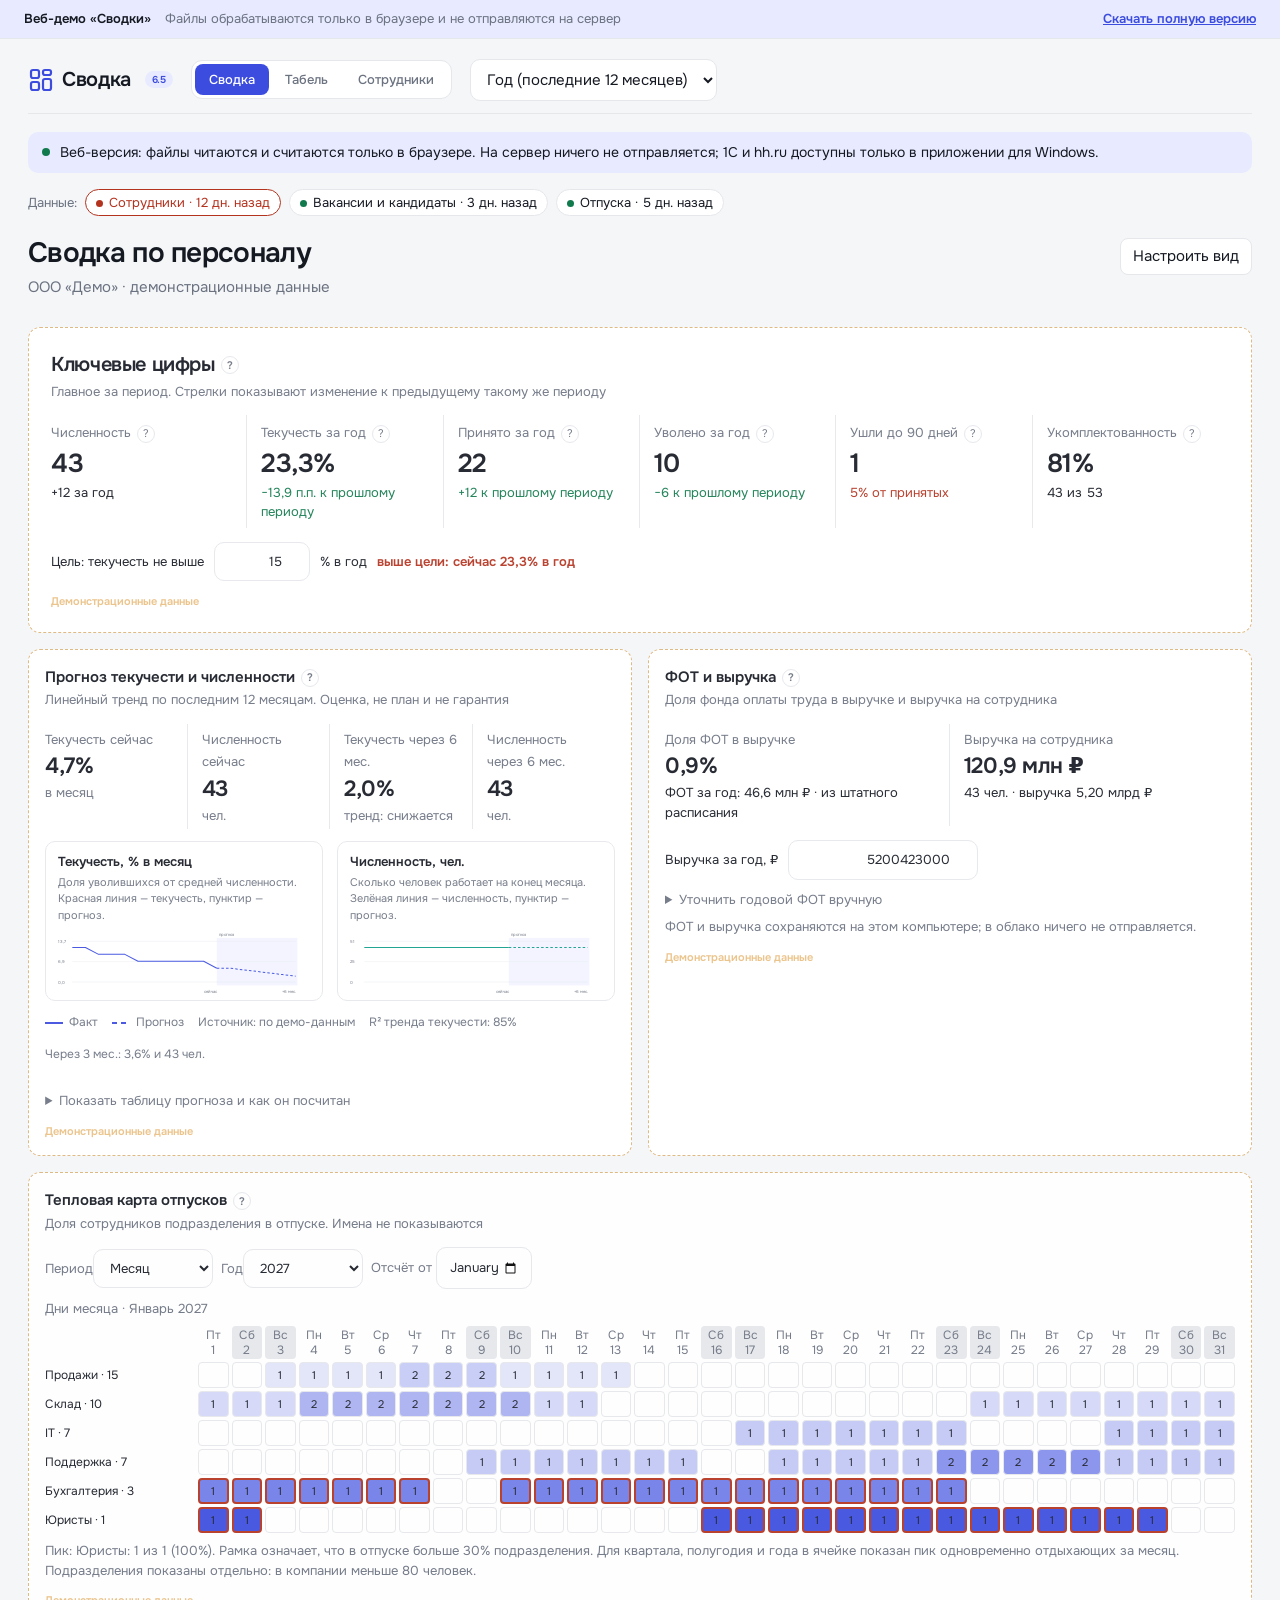
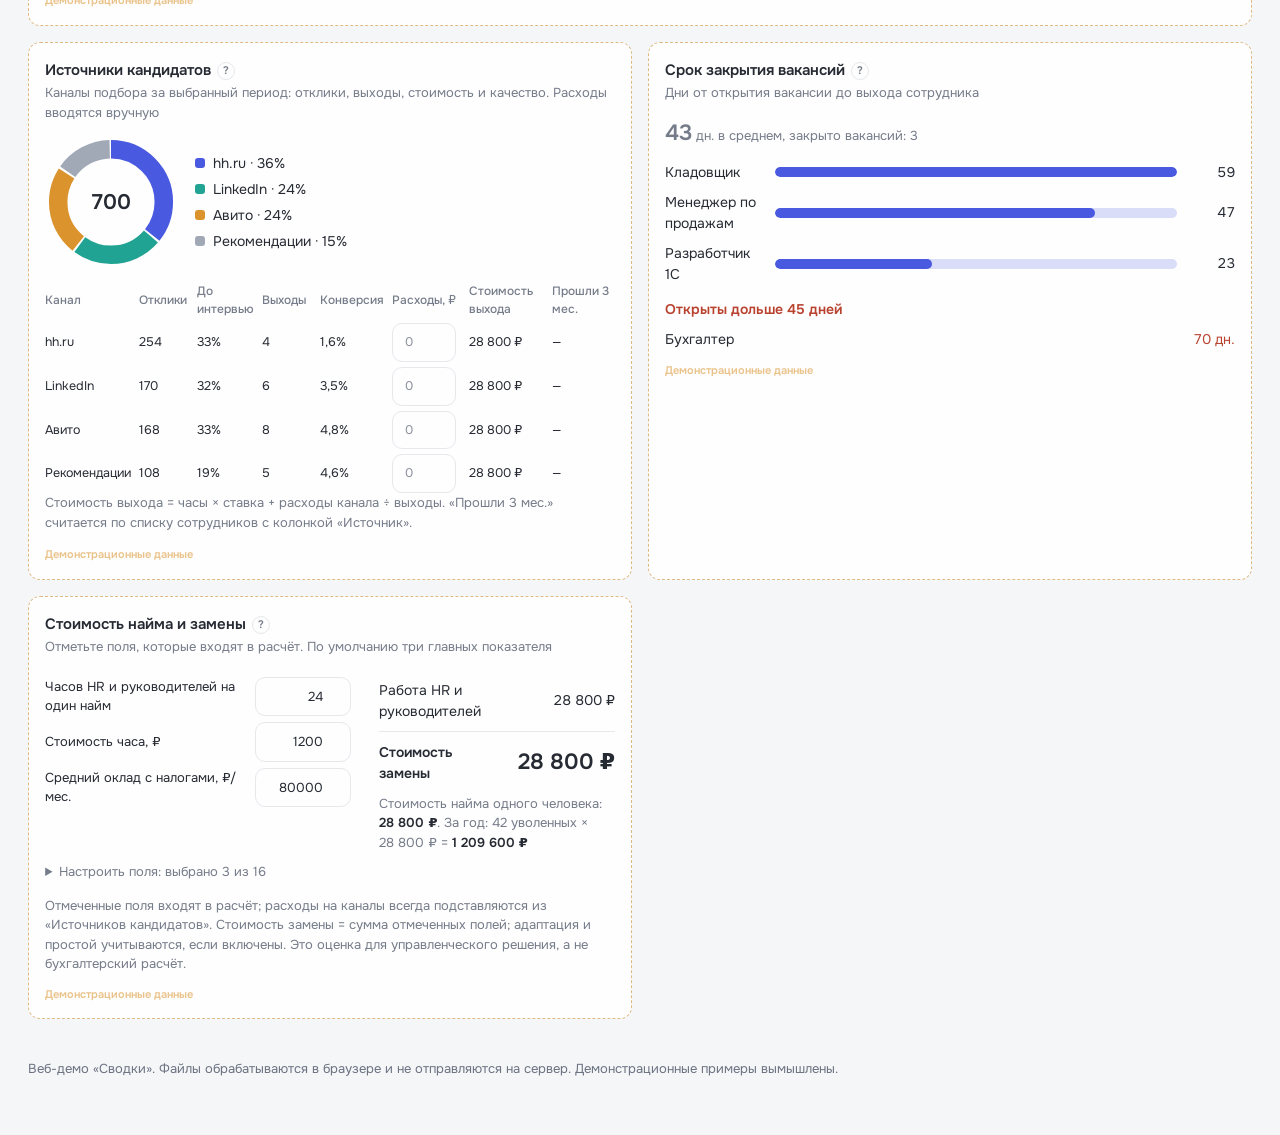
==== commit 75a44e16: "Визуальное обновление лендинга и живого демо" ====
--- a/docs/demo/index.html
+++ b/docs/demo/index.html
@@ -948,6 +948,6 @@
 <script src="js/demo.js"></script>
 <script src="js/boot.js"></script>
 <script src="community.js"></script>
-<script src="showcase.js?v=6.5.6-mwyd19mm-mwyd19mm"></script>
+<script src="showcase.js?v=6.5.6-mwyj6y8z-mwyj6y8z"></script>
 </body>
 </html>
--- a/docs/demo/community.css
+++ b/docs/demo/community.css
@@ -30,3 +30,84 @@
 .showcase-privacy{flex-basis:100%;font-size:11px;color:var(--muted);border-top:1px solid var(--line);padding-top:8px;margin-top:2px}
 @media (max-width:700px){.showcase-bar{padding:8px 12px}.showcase-actions{margin-left:0}.showcase-status{order:9;flex-basis:100%}}
 
+/* Live demo visual language: quiet canvas, crisp data cards, blue/cyan accents. */
+body.showcase-mode{
+  --bg:#f4f6fb;--s:#fff;--ink:#131a2b;--mut:#65728a;--line:#e1e7f0;
+  --acc:#435cf5;--accs:#edf0ff;--bar:#dce4f7;--c2:#18a99d;--c3:#9669ec;--c4:#9aa8bd;
+  --ok:#118f86;--bad:#c6425b;
+  background:
+    radial-gradient(ellipse 680px 400px at 98% 0%,rgba(150,105,236,.07),transparent 70%),
+    radial-gradient(ellipse 580px 360px at 0% 50%,rgba(24,169,157,.05),transparent 72%),
+    var(--bg);
+  color:var(--ink)
+}
+html[data-theme="dark"] body.showcase-mode{
+  --bg:#0c1220;--s:#131d30;--ink:#edf2ff;--mut:#a3aec4;--line:#26334b;
+  --acc:#8292ff;--accs:#1a2747;--bar:#263450;--c2:#45d2c0;--c3:#b39aff;--c4:#71809a;
+  --ok:#4bc7b8;--bad:#f18494
+}
+@media(prefers-color-scheme:dark){
+  html:not([data-theme="light"]):not([data-theme="dark"]) body.showcase-mode{
+    --bg:#0c1220;--s:#131d30;--ink:#edf2ff;--mut:#a3aec4;--line:#26334b;
+    --acc:#8292ff;--accs:#1a2747;--bar:#263450;--c2:#45d2c0;--c3:#b39aff;--c4:#71809a
+  }
+}
+body.showcase-mode .w{max-width:1320px;padding:22px clamp(14px,2.4vw,34px) 54px}
+body.showcase-mode .g{gap:16px}
+body.showcase-mode .c{
+  padding:20px;border-radius:18px;
+  border-color:color-mix(in srgb,var(--acc) 10%,var(--line));
+  box-shadow:0 10px 28px rgba(22,39,92,.045);
+  transition:border-color .18s ease,box-shadow .18s ease,transform .18s ease
+}
+body.showcase-mode .c::before{
+  content:"";position:absolute;left:20px;right:20px;top:0;height:2px;
+  background:linear-gradient(90deg,var(--acc),var(--c2),transparent);opacity:.58
+}
+body.showcase-mode .c:hover{border-color:color-mix(in srgb,var(--acc) 28%,var(--line));box-shadow:0 14px 34px rgba(22,39,92,.075)}
+body.showcase-mode .c.demo{border-style:solid;border-color:color-mix(in srgb,var(--acc) 12%,var(--line));opacity:1}
+body.showcase-mode .c.demo .fn.demo{color:var(--c3)}
+body.showcase-mode .c h2{font-size:16px;letter-spacing:-.015em}
+body.showcase-mode .c>p{font-size:12px;line-height:1.55}
+body.showcase-mode .c.hero{border-color:color-mix(in srgb,var(--acc) 38%,var(--line));background:linear-gradient(140deg,color-mix(in srgb,var(--accs) 55%,var(--s)),var(--s) 72%)}
+body.showcase-mode .showcase-bar{
+  padding:12px clamp(12px,2vw,26px);
+  background:color-mix(in srgb,var(--s) 94%,transparent);
+  border-bottom:1px solid color-mix(in srgb,var(--acc) 18%,var(--line));
+  box-shadow:0 5px 22px rgba(22,39,92,.045);backdrop-filter:blur(12px)
+}
+body.showcase-mode .showcase-brand{gap:9px;font-size:14px}
+body.showcase-mode .showcase-brand b{font-weight:700;letter-spacing:-.025em}
+body.showcase-mode .showcase-demo-label{
+  padding:3px 7px;border:1px solid color-mix(in srgb,var(--acc) 18%,var(--line));
+  border-radius:999px;color:var(--acc);background:var(--accs);
+  font-size:9px;font-weight:750;letter-spacing:.08em;text-transform:uppercase
+}
+body.showcase-mode .showcase-mark{width:32px;height:32px;border-radius:11px;background:linear-gradient(145deg,var(--acc),var(--c3));box-shadow:0 4px 12px color-mix(in srgb,var(--acc) 18%,transparent)}
+body.showcase-mode .showcase-mark svg{width:19px;height:19px}
+body.showcase-mode .showcase-actions{gap:7px}
+body.showcase-mode .showcase-actions button{
+  display:inline-flex;align-items:center;justify-content:center;gap:7px;
+  border-radius:11px;padding:8px 12px;font-size:12px;font-weight:600;
+  transition:transform .16s ease,border-color .16s ease,box-shadow .16s ease
+}
+body.showcase-mode .showcase-actions button:hover{transform:translateY(-1px);border-color:var(--acc);box-shadow:0 5px 14px rgba(22,39,92,.08)}
+body.showcase-mode .showcase-actions button svg{width:15px;height:15px;fill:none;stroke:currentColor;stroke-width:1.8;stroke-linecap:round;stroke-linejoin:round}
+body.showcase-mode .showcase-actions button.p{background:linear-gradient(110deg,var(--acc),#6372fa 72%,var(--c3));border-color:transparent;color:#fff;box-shadow:0 5px 13px color-mix(in srgb,var(--acc) 17%,transparent)}
+body.showcase-mode #showcase-tour{color:var(--acc);background:var(--accs);border-color:color-mix(in srgb,var(--acc) 16%,var(--line))}
+body.showcase-mode #showcase-cta{border-color:color-mix(in srgb,var(--c2) 35%,var(--line));color:var(--ink)}
+body.showcase-mode .showcase-status{display:inline-flex;align-items:center;gap:6px;max-width:300px;padding:6px 9px;border:1px solid var(--line);border-radius:999px;background:color-mix(in srgb,var(--s) 70%,var(--bg));color:var(--mut);font-size:10px}
+body.showcase-mode .showcase-status::before{content:"";width:6px;height:6px;border-radius:50%;background:var(--c2);flex:none}
+body.showcase-mode .showcase-privacy{display:flex;align-items:center;gap:7px;padding-top:9px;margin-top:3px;border-color:var(--line);color:var(--mut);font-size:10px}
+body.showcase-mode .showcase-privacy svg{width:14px;height:14px;fill:none;stroke:var(--c2);stroke-width:1.8;stroke-linecap:round;stroke-linejoin:round;flex:none}
+body.showcase-mode .tour-card{border-radius:16px;box-shadow:0 20px 55px rgba(7,13,30,.24)}
+body.showcase-mode .tour-card h3{letter-spacing:-.02em}
+body.showcase-mode .tour-step{color:var(--c2)}
+body.showcase-mode .tour-hole{border-radius:14px}
+@media(max-width:700px){
+  body.showcase-mode .showcase-bar{padding:9px 12px}
+  body.showcase-mode .showcase-actions{gap:6px}
+  body.showcase-mode .showcase-actions button{padding:7px 9px;font-size:11px}
+  body.showcase-mode .showcase-status{border:0;background:transparent;padding:0 4px}
+  body.showcase-mode .showcase-privacy{align-items:flex-start}
+}
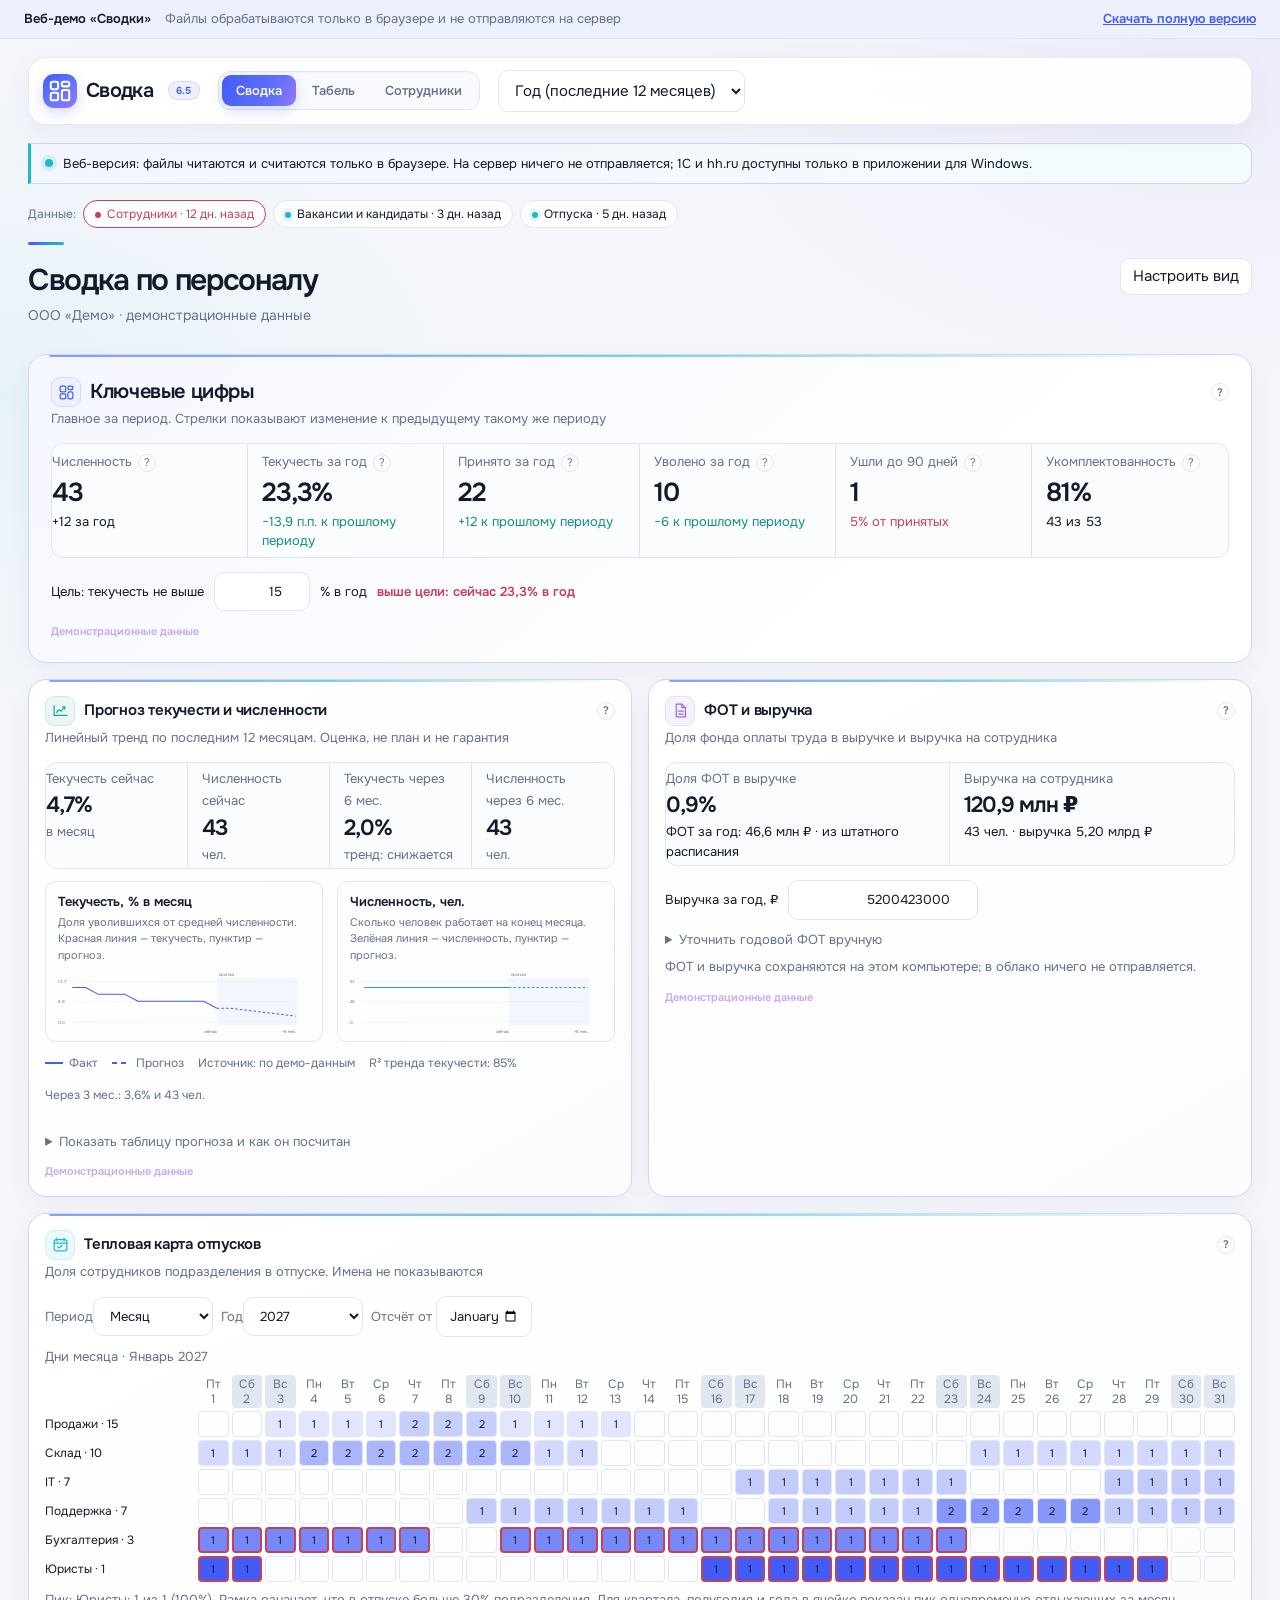
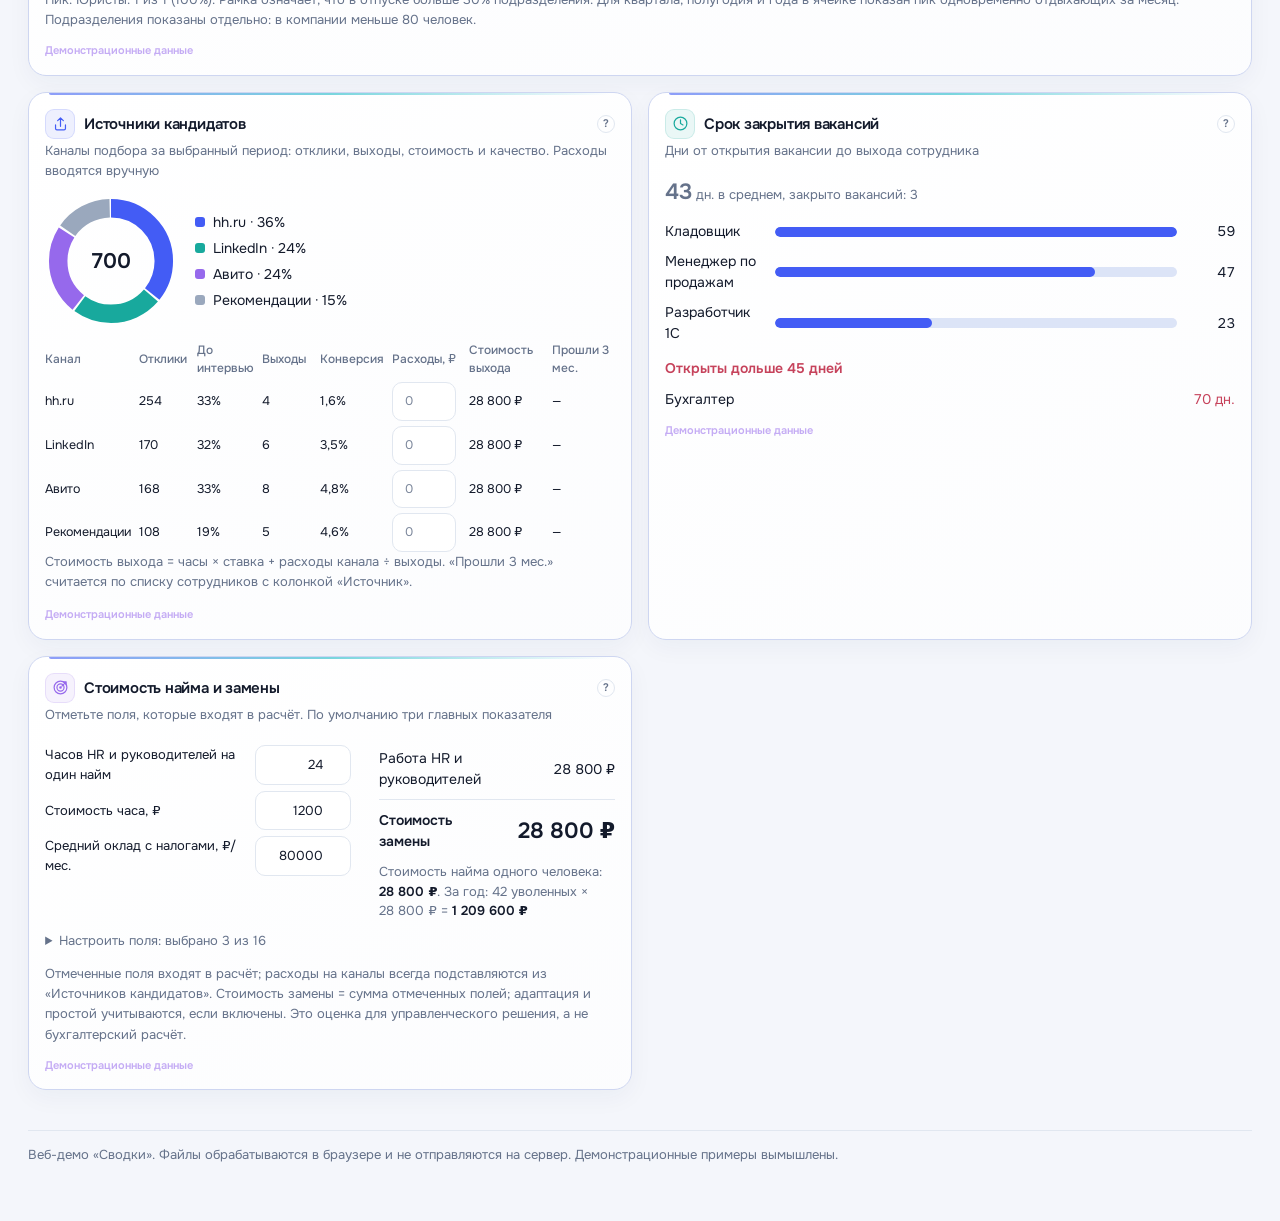
==== commit fec9b53c: "Демо: визуальный стиль приложения как на лендинге" ====
--- a/docs/demo/index.html
+++ b/docs/demo/index.html
@@ -649,11 +649,180 @@
 .one-hint b{color:var(--ink)}
 #tsv .tdp select{font-size:10px;min-width:0;width:110px;max-width:110px;min-height:0;height:22px;padding:2px 4px;border-radius:5px;background:var(--s);text-align-last:center}
 </style>
+<style>
+/* Единый визуальный язык с лендингом: спокойная tech-палитра, мягкие карточки, пиктограммы. */
+:root{
+  --bg:#f4f6fb;--s:#fff;--ink:#131a2b;--mut:#65728a;--line:#e1e7f0;
+  --acc:#435cf5;--accs:#edf0ff;--bar:#dce4f7;
+  --ok:#118f86;--bad:#c6425b;--bad2:#e11d48;
+  --c2:#18a99d;--c3:#9669ec;--c4:#9aa8bd;
+  --tech-cyan:#20b9c7;--tech-violet:#9875f6;
+  --shadow:0 18px 50px rgba(27,42,88,.08)
+}
+:root[data-theme="dark"]{
+  --bg:#0c1220;--s:#131d30;--ink:#edf2ff;--mut:#a3aec4;--line:#26334b;
+  --acc:#8292ff;--accs:#1a2747;--bar:#263450;
+  --ok:#4bc7b8;--bad:#f18494;--bad2:#ff6b5e;
+  --c2:#45d2c0;--c3:#b39aff;--c4:#71809a;
+  --tech-cyan:#55d7df;--tech-violet:#b39aff;
+  --shadow:0 18px 50px rgba(0,0,0,.25)
+}
+@media (prefers-color-scheme:dark){
+  :root:not([data-theme="light"]){
+    --bg:#0c1220;--s:#131d30;--ink:#edf2ff;--mut:#a3aec4;--line:#26334b;
+    --acc:#8292ff;--accs:#1a2747;--bar:#263450;
+    --ok:#4bc7b8;--bad:#f18494;--bad2:#ff6b5e;
+    --c2:#45d2c0;--c3:#b39aff;--c4:#71809a;
+    --tech-cyan:#55d7df;--tech-violet:#b39aff;
+    --shadow:0 18px 50px rgba(0,0,0,.25)
+  }
+}
+body{
+  background:
+    radial-gradient(ellipse 720px 460px at 95% 6%,color-mix(in srgb,var(--tech-violet) 8%,transparent),transparent 72%),
+    radial-gradient(ellipse 640px 430px at 0% 44%,color-mix(in srgb,var(--tech-cyan) 6%,transparent),transparent 74%),
+    var(--bg);
+  background-attachment:fixed;overflow-x:clip
+}
+::selection{background:color-mix(in srgb,var(--acc) 22%,transparent)}
+.icon-library{position:absolute;width:0;height:0;overflow:hidden}
+.w{padding-top:18px}
+
+/* Шапка */
+header.hd{
+  position:sticky;top:10px;z-index:30;padding:12px 14px;margin-bottom:18px;
+  background:color-mix(in srgb,var(--s) 93%,transparent);
+  border:1px solid color-mix(in srgb,var(--line) 82%,transparent);border-radius:18px;
+  box-shadow:0 8px 28px rgba(27,42,88,.05);backdrop-filter:blur(12px)
+}
+.logo{gap:9px;font-size:20px;font-weight:650;letter-spacing:-.035em}
+.logo svg{
+  width:34px;height:34px;padding:5px;color:#fff;border-radius:11px;
+  background:linear-gradient(145deg,var(--acc),#6977ff 60%,var(--tech-violet));
+  box-shadow:0 5px 14px color-mix(in srgb,var(--acc) 22%,transparent)
+}
+.ver{border:1px solid color-mix(in srgb,var(--acc) 16%,transparent);font-weight:700;letter-spacing:.02em}
+.seg{border-radius:12px;background:color-mix(in srgb,var(--bg) 58%,var(--s));box-shadow:inset 0 1px 2px rgba(27,42,88,.04)}
+.seg button{border-radius:9px;font-weight:550;transition:color .16s ease,background .16s ease}
+.seg button.on{
+  background:linear-gradient(112deg,var(--acc),#6372fa 72%,var(--tech-violet));
+  color:#fff;box-shadow:0 5px 14px color-mix(in srgb,var(--acc) 20%,transparent)
+}
+button,select{border-radius:10px;transition:border-color .16s ease,background .16s ease,box-shadow .16s ease,transform .16s ease}
+button.p{background:linear-gradient(112deg,var(--acc),#6372fa 72%,var(--tech-violet));border-color:transparent;color:#fff;box-shadow:0 5px 14px color-mix(in srgb,var(--acc) 18%,transparent)}
+.iconbtn{
+  width:38px;height:38px;border-radius:11px;
+  background:color-mix(in srgb,var(--s) 78%,var(--bg));
+  transition:transform .16s ease,border-color .16s ease,box-shadow .16s ease,color .16s ease
+}
+.iconbtn svg{width:18px;height:18px;fill:none;stroke:currentColor;stroke-width:1.8;stroke-linecap:round;stroke-linejoin:round}
+.iconbtn:hover{transform:translateY(-1px);border-color:color-mix(in srgb,var(--acc) 45%,var(--line));color:var(--acc);box-shadow:0 6px 16px rgba(27,42,88,.08)}
+.profile-btn{border-radius:14px;background:color-mix(in srgb,var(--s) 82%,var(--bg));transition:border-color .16s ease,box-shadow .16s ease}
+.profile-btn:hover{box-shadow:0 6px 16px rgba(27,42,88,.08)}
+.avatar{background:linear-gradient(145deg,var(--acc),var(--tech-violet))}
+
+/* Вводная полоса и заголовок экрана */
+.priv{
+  border:1px solid color-mix(in srgb,var(--acc) 14%,var(--line));border-left:3px solid var(--tech-cyan);
+  border-radius:0 12px 12px 0;padding:10px 14px;font-size:13px;
+  background:linear-gradient(100deg,color-mix(in srgb,var(--acc) 6%,var(--s)),color-mix(in srgb,var(--tech-cyan) 5%,var(--s)))
+}
+.dot{background:var(--tech-cyan);box-shadow:0 0 0 4px color-mix(in srgb,var(--tech-cyan) 14%,transparent)}
+.dash-top{align-items:center}
+.dash-top h1{position:relative;padding-top:16px;font-size:30px;font-weight:700;letter-spacing:-.045em}
+.dash-top h1::before{content:"";position:absolute;left:0;top:0;width:36px;height:3px;border-radius:2px;background:linear-gradient(90deg,var(--acc),var(--tech-cyan))}
+.sub{font-size:14px}
+.tsv-head h1{position:relative;padding-top:16px}
+.tsv-head h1::before{content:"";position:absolute;left:0;top:0;width:36px;height:3px;border-radius:2px;background:linear-gradient(90deg,var(--acc),var(--tech-cyan))}
+.rm{gap:7px;margin-bottom:14px;font-size:12px}
+.rm button{padding:4px 11px;border-radius:999px;background:color-mix(in srgb,var(--s) 82%,transparent);font-size:12px}
+.rm button:hover{border-color:color-mix(in srgb,var(--acc) 45%,var(--line));transform:translateY(-1px)}
+.rm button::before{width:6px;height:6px;background:var(--tech-cyan);box-shadow:0 0 0 3px color-mix(in srgb,var(--tech-cyan) 14%,transparent)}
+.rm .red::before{background:var(--bad);box-shadow:none}
+
+/* Карточки виджетов */
+.g{gap:16px}
+.c{
+  padding:20px;border-radius:18px;
+  border-color:color-mix(in srgb,var(--acc) 9%,var(--line));
+  background:linear-gradient(150deg,var(--s),color-mix(in srgb,var(--bg) 30%,var(--s)));
+  box-shadow:0 8px 24px rgba(23,39,85,.045);
+  transition:border-color .18s ease,box-shadow .18s ease,transform .18s ease
+}
+.c::before{
+  content:"";position:absolute;left:20px;right:20px;top:0;height:2px;border-radius:0 0 2px 2px;
+  background:linear-gradient(90deg,var(--acc),var(--tech-cyan),transparent);opacity:.6
+}
+.c:hover{border-color:color-mix(in srgb,var(--acc) 26%,var(--line));box-shadow:0 14px 34px rgba(23,39,85,.075)}
+.c.hero{border-color:color-mix(in srgb,var(--acc) 32%,var(--line));background:linear-gradient(140deg,color-mix(in srgb,var(--accs) 55%,var(--s)),var(--s) 72%)}
+.c.demo{border-style:solid;border-color:color-mix(in srgb,var(--acc) 12%,var(--line));opacity:1}
+.ph::before{display:none}
+.c h2{display:flex;align-items:center;gap:9px;font-size:15px;font-weight:650;letter-spacing:-.015em}
+.c.hero h2{font-size:20px}
+.c h2 .q{margin-left:auto;flex:none}
+.edit .c h2 .q{display:none}
+.wico{
+  display:grid;place-items:center;width:30px;height:30px;border-radius:9px;flex:none;
+  border:1px solid color-mix(in srgb,currentColor 15%,transparent);
+  background:color-mix(in srgb,currentColor 9%,var(--s));color:var(--acc)
+}
+.wico svg{width:17px;height:17px;fill:none;stroke:currentColor;stroke-width:1.7;stroke-linecap:round;stroke-linejoin:round}
+.wico--mint{color:var(--c2)}.wico--violet{color:var(--c3)}.wico--cyan{color:var(--tech-cyan)}
+.k{border:1px solid var(--line);border-radius:12px;background:color-mix(in srgb,var(--bg) 32%,var(--s))}
+.k div{background:transparent}
+.k b{letter-spacing:-.045em}
+.c>p{line-height:1.55}
+
+/* Табель, служебные блоки и окна */
+#tsv .tbar{border-radius:14px;box-shadow:0 6px 18px rgba(23,39,85,.035)}
+#tsv .tsc{border-radius:14px;border-color:color-mix(in srgb,var(--acc) 10%,var(--line))}
+.tray button{border-radius:999px}
+footer{padding-top:14px;border-top:1px solid var(--line)}
+.modal-card{border-radius:20px;border-color:color-mix(in srgb,var(--acc) 14%,var(--line));box-shadow:0 30px 90px rgba(9,17,42,.38)}
+.modal-head{border-radius:20px 20px 0 0}
+.set-card,.menu-sec{border-radius:14px}
+.set-card{background:color-mix(in srgb,var(--bg) 55%,var(--s))}
+.dd-menu{border-radius:14px}
+
+@media (max-width:820px){
+  header.hd{top:6px;padding:10px;border-radius:15px}
+  .dash-top h1{font-size:26px}
+  .wico{width:27px;height:27px;border-radius:8px}
+  .wico svg{width:15px;height:15px}
+}
+@media (prefers-reduced-motion:reduce){
+  *,*::before,*::after{scroll-behavior:auto!important;transition:none!important}
+}
+@media print{
+  body{background:#fff}
+  header.hd{position:static;top:auto;padding:0;border:0;border-radius:0;background:none;box-shadow:none;backdrop-filter:none}
+  .c{box-shadow:none;background:#fff}
+  .c::before,.dash-top h1::before,.tsv-head h1::before{display:none}
+  .dash-top h1,.tsv-head h1{padding-top:0}
+}
+</style>
 <link rel="stylesheet" href="community.css">
 </head>
 <body>
 <div class="web-top"><b>Веб-демо «Сводки»</b><span>Файлы обрабатываются только в браузере и не отправляются на сервер</span><a href="https://kraishkinaa.github.io/svodka/" target="_blank" rel="noreferrer">Скачать полную версию</a></div>
 <div class="w">
+<svg class="icon-library" aria-hidden="true" xmlns="http://www.w3.org/2000/svg">
+  <symbol id="i-grid" viewBox="0 0 24 24"><rect x="3" y="3" width="8" height="8" rx="2"/><rect x="14" y="3" width="7" height="5" rx="2"/><rect x="3" y="14" width="8" height="7" rx="2"/><rect x="14" y="11" width="7" height="10" rx="2"/></symbol>
+  <symbol id="i-clock" viewBox="0 0 24 24"><circle cx="12" cy="12" r="9"/><path d="M12 7v5l3.5 2"/></symbol>
+  <symbol id="i-calendar" viewBox="0 0 24 24"><rect x="3" y="5" width="18" height="16" rx="3"/><path d="M7 3v4M17 3v4M3 10h18m-13 5 2 2 4-4"/></symbol>
+  <symbol id="i-trend" viewBox="0 0 24 24"><path d="M3 19V5m0 14h18M6 15l4-4 3 2 5-6"/><path d="M15 7h3v3"/></symbol>
+  <symbol id="i-users" viewBox="0 0 24 24"><circle cx="9" cy="8" r="3.5"/><path d="M2.5 20v-1.5a6.5 6.5 0 0 1 13 0V20z"/><path d="M16 5a3.5 3.5 0 0 1 0 6.7m2 2a5.5 5.5 0 0 1 3.5 5.1V20h-4"/></symbol>
+  <symbol id="i-shield" viewBox="0 0 24 24"><path d="M12 3 20 6v5c0 5-3.5 8.5-8 10-4.5-1.5-8-5-8-10V6z"/><path d="m8.5 12 2.2 2.2 4.8-5"/></symbol>
+  <symbol id="i-history" viewBox="0 0 24 24"><path d="M3 11a9 9 0 1 1 2.6 6.4M3 4v7h7"/><path d="M12 7v5l3 2"/></symbol>
+  <symbol id="i-upload" viewBox="0 0 24 24"><path d="M12 16V4m-4 4 4-4 4 4"/><path d="M5 14v5a2 2 0 0 0 2 2h10a2 2 0 0 0 2-2v-5"/></symbol>
+  <symbol id="i-target" viewBox="0 0 24 24"><circle cx="12" cy="12" r="9"/><circle cx="12" cy="12" r="5"/><circle cx="12" cy="12" r="1"/><path d="m14 10 6-6m-4 0h4v4"/></symbol>
+  <symbol id="i-file" viewBox="0 0 24 24"><path d="M6 3h8l5 5v13H6z"/><path d="M14 3v5h5M9 13h7m-7 4h7"/></symbol>
+  <symbol id="i-info" viewBox="0 0 24 24"><circle cx="12" cy="12" r="9"/><path d="M12 11v5m0-8v.5"/></symbol>
+  <symbol id="i-bell" viewBox="0 0 24 24"><path d="M18 9a6 6 0 1 0-12 0c0 5-2 6-2 6h16s-2-1-2-6"/><path d="M10 20a2.2 2.2 0 0 0 4 0"/></symbol>
+  <symbol id="i-moon" viewBox="0 0 24 24"><path d="M20 14.5A8.5 8.5 0 0 1 9.5 4 8.5 8.5 0 1 0 20 14.5z"/></symbol>
+  <symbol id="i-sun" viewBox="0 0 24 24"><circle cx="12" cy="12" r="4"/><path d="M12 2v2m0 16v2M2 12h2m16 0h2M5 5l1.5 1.5M17.5 17.5 19 19M19 5l-1.5 1.5M6.5 17.5 5 19"/></symbol>
+  <symbol id="i-print" viewBox="0 0 24 24"><path d="M7 8V3h10v5"/><rect x="3" y="8" width="18" height="9" rx="2"/><path d="M7 14h10v7H7z"/></symbol>
+</svg>
 <div class="print-head" id="print-head"><b id="ph-company">Компания</b><span id="ph-meta">Сводка по персоналу</span></div>
 <header class="hd">
  <div class="hd-l">
@@ -662,10 +831,10 @@
   <select class="dash-only" id="per" aria-label="Период"><option value="1">Месяц</option><option value="3">Квартал</option><option value="6">6 месяцев</option><option value="9">9 месяцев</option><option value="12" selected>Год (последние 12 месяцев)</option></select>
  </div>
  <div class="hd-r bar">
-  <button class="iconbtn" id="data-check" title="Каких данных не хватает" aria-label="Качество данных">ⓘ<span class="notify-badge dq" id="data-badge" hidden>0</span></button>
-  <button class="iconbtn" id="notify-open" title="Уведомления" aria-label="Уведомления">🔔<span class="notify-badge" id="notify-badge" hidden>0</span></button>
-  <button class="iconbtn" id="theme-toggle" title="Тёмная тема" aria-label="Переключить тему">🌙</button>
-  <button class="iconbtn" id="print-open" title="Печать и PDF" aria-label="Печать и PDF">🖨</button>
+  <button class="iconbtn" id="data-check" title="Каких данных не хватает" aria-label="Качество данных"><svg viewBox="0 0 24 24" aria-hidden="true"><use href="#i-info"/></svg><span class="notify-badge dq" id="data-badge" hidden>0</span></button>
+  <button class="iconbtn" id="notify-open" title="Уведомления" aria-label="Уведомления"><svg viewBox="0 0 24 24" aria-hidden="true"><use href="#i-bell"/></svg><span class="notify-badge" id="notify-badge" hidden>0</span></button>
+  <button class="iconbtn" id="theme-toggle" title="Тёмная тема" aria-label="Переключить тему"><svg viewBox="0 0 24 24" aria-hidden="true"><use href="#i-moon"/></svg></button>
+  <button class="iconbtn" id="print-open" title="Печать и PDF" aria-label="Печать и PDF"><svg viewBox="0 0 24 24" aria-hidden="true"><use href="#i-print"/></svg></button>
   <button class="profile-btn" id="profile-open" title="Меню: роль, тариф, разделы"><span class="avatar" id="profile-avatar">HR</span><span class="pm"><b id="profile-name">HRD</b><i class="plan-chip" id="plan-chip">Триал</i></span><span class="chev" aria-hidden="true">▾</span></button>
  </div>
 </header>
@@ -948,6 +1117,6 @@
 <script src="js/demo.js"></script>
 <script src="js/boot.js"></script>
 <script src="community.js"></script>
-<script src="showcase.js?v=6.5.6-mwyj6y8z-mwyj6y8z"></script>
+<script src="showcase.js?v=6.5.6-mwyjlcun-mwyjlcun"></script>
 </body>
 </html>
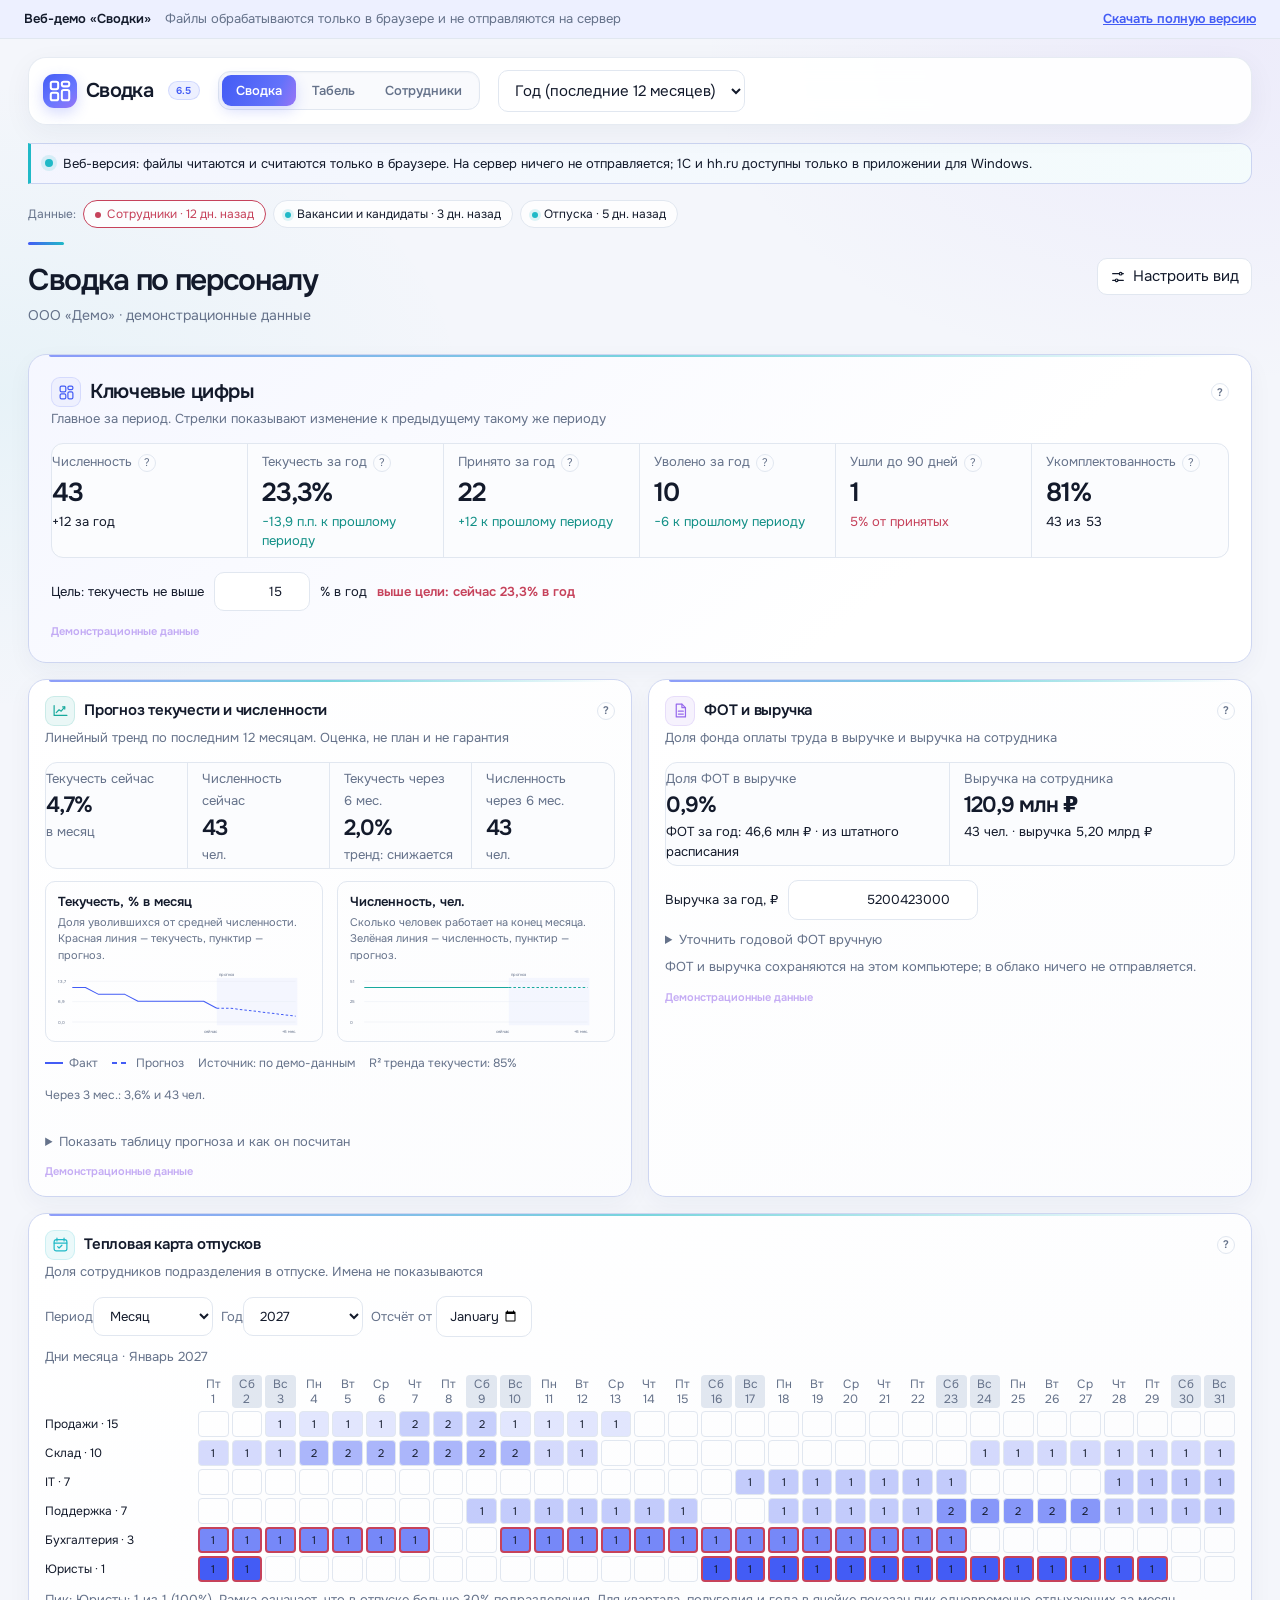
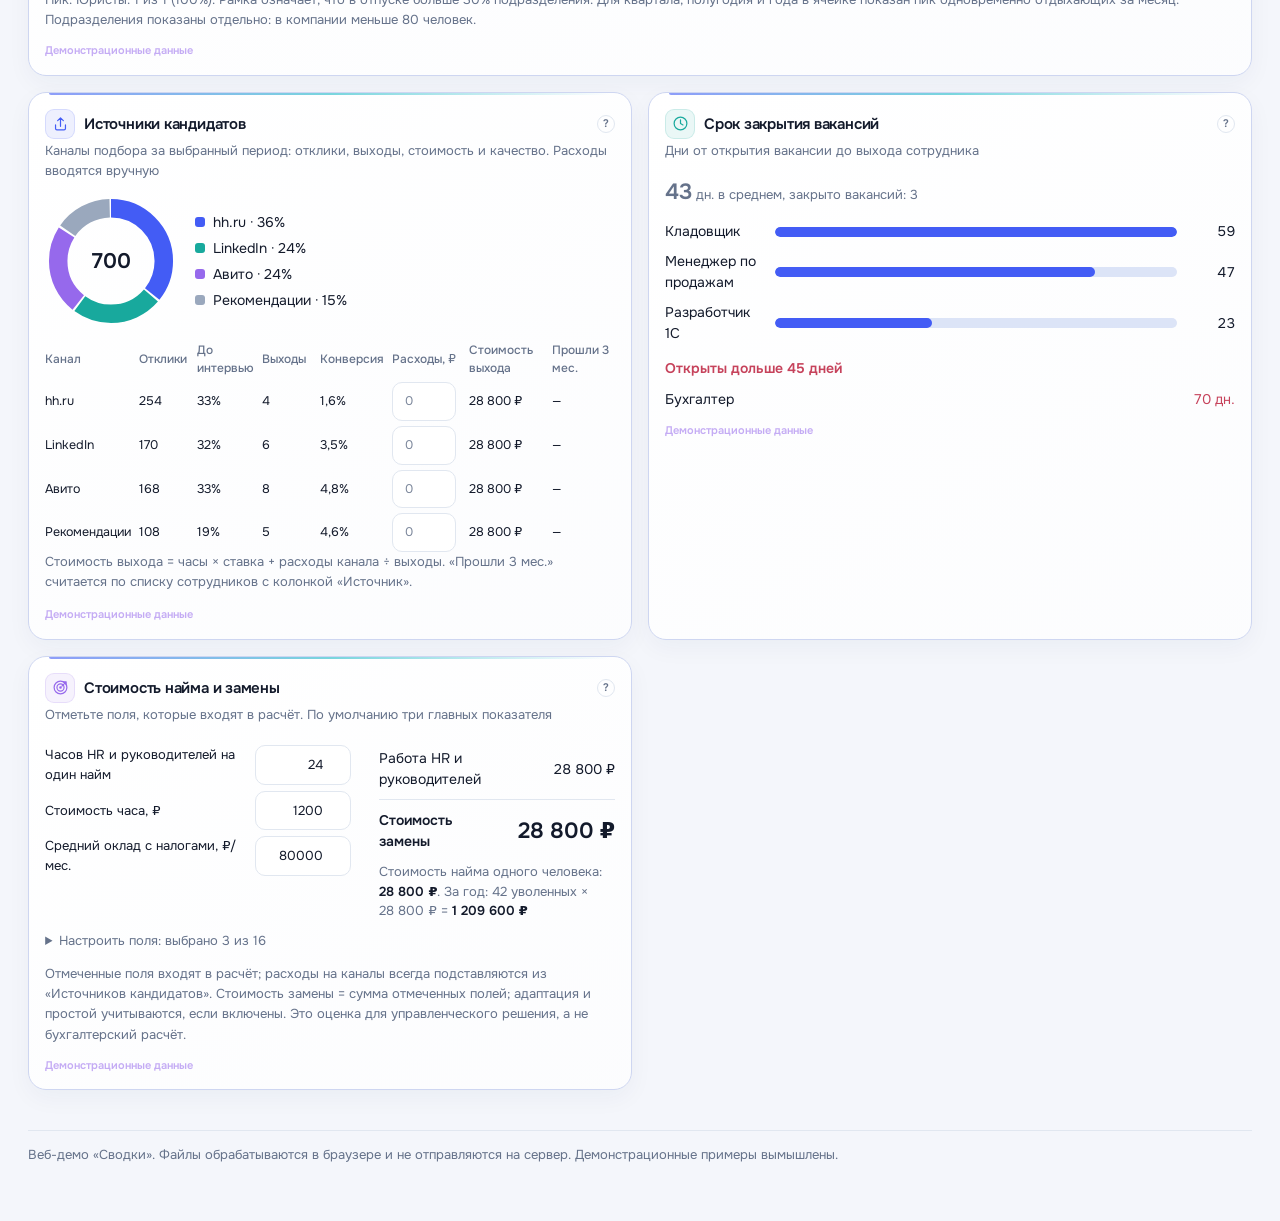
==== commit 896676db: "Демо: иконка настройки вида" ====
--- a/docs/demo/index.html
+++ b/docs/demo/index.html
@@ -729,6 +729,8 @@
 }
 .dot{background:var(--tech-cyan);box-shadow:0 0 0 4px color-mix(in srgb,var(--tech-cyan) 14%,transparent)}
 .dash-top{align-items:center}
+.dash-top button{display:inline-flex;align-items:center;gap:7px}
+.dash-top button svg{width:16px;height:16px;fill:none;stroke:currentColor;stroke-width:1.8;stroke-linecap:round;stroke-linejoin:round}
 .dash-top h1{position:relative;padding-top:16px;font-size:30px;font-weight:700;letter-spacing:-.045em}
 .dash-top h1::before{content:"";position:absolute;left:0;top:0;width:36px;height:3px;border-radius:2px;background:linear-gradient(90deg,var(--acc),var(--tech-cyan))}
 .sub{font-size:14px}
@@ -822,6 +824,7 @@
   <symbol id="i-moon" viewBox="0 0 24 24"><path d="M20 14.5A8.5 8.5 0 0 1 9.5 4 8.5 8.5 0 1 0 20 14.5z"/></symbol>
   <symbol id="i-sun" viewBox="0 0 24 24"><circle cx="12" cy="12" r="4"/><path d="M12 2v2m0 16v2M2 12h2m16 0h2M5 5l1.5 1.5M17.5 17.5 19 19M19 5l-1.5 1.5M6.5 17.5 5 19"/></symbol>
   <symbol id="i-print" viewBox="0 0 24 24"><path d="M7 8V3h10v5"/><rect x="3" y="8" width="18" height="9" rx="2"/><path d="M7 14h10v7H7z"/></symbol>
+  <symbol id="i-settings" viewBox="0 0 24 24"><path d="M4 7h10M18 7h2M4 17h4M12 17h8"/><circle cx="16" cy="7" r="2"/><circle cx="10" cy="17" r="2"/></symbol>
 </svg>
 <div class="print-head" id="print-head"><b id="ph-company">Компания</b><span id="ph-meta">Сводка по персоналу</span></div>
 <header class="hd">
@@ -1117,6 +1120,6 @@
 <script src="js/demo.js"></script>
 <script src="js/boot.js"></script>
 <script src="community.js"></script>
-<script src="showcase.js?v=6.5.6-mwyjlcun-mwyjlcun"></script>
+<script src="showcase.js?v=6.5.6-mwyjp8mh-mwyjp8mh"></script>
 </body>
 </html>
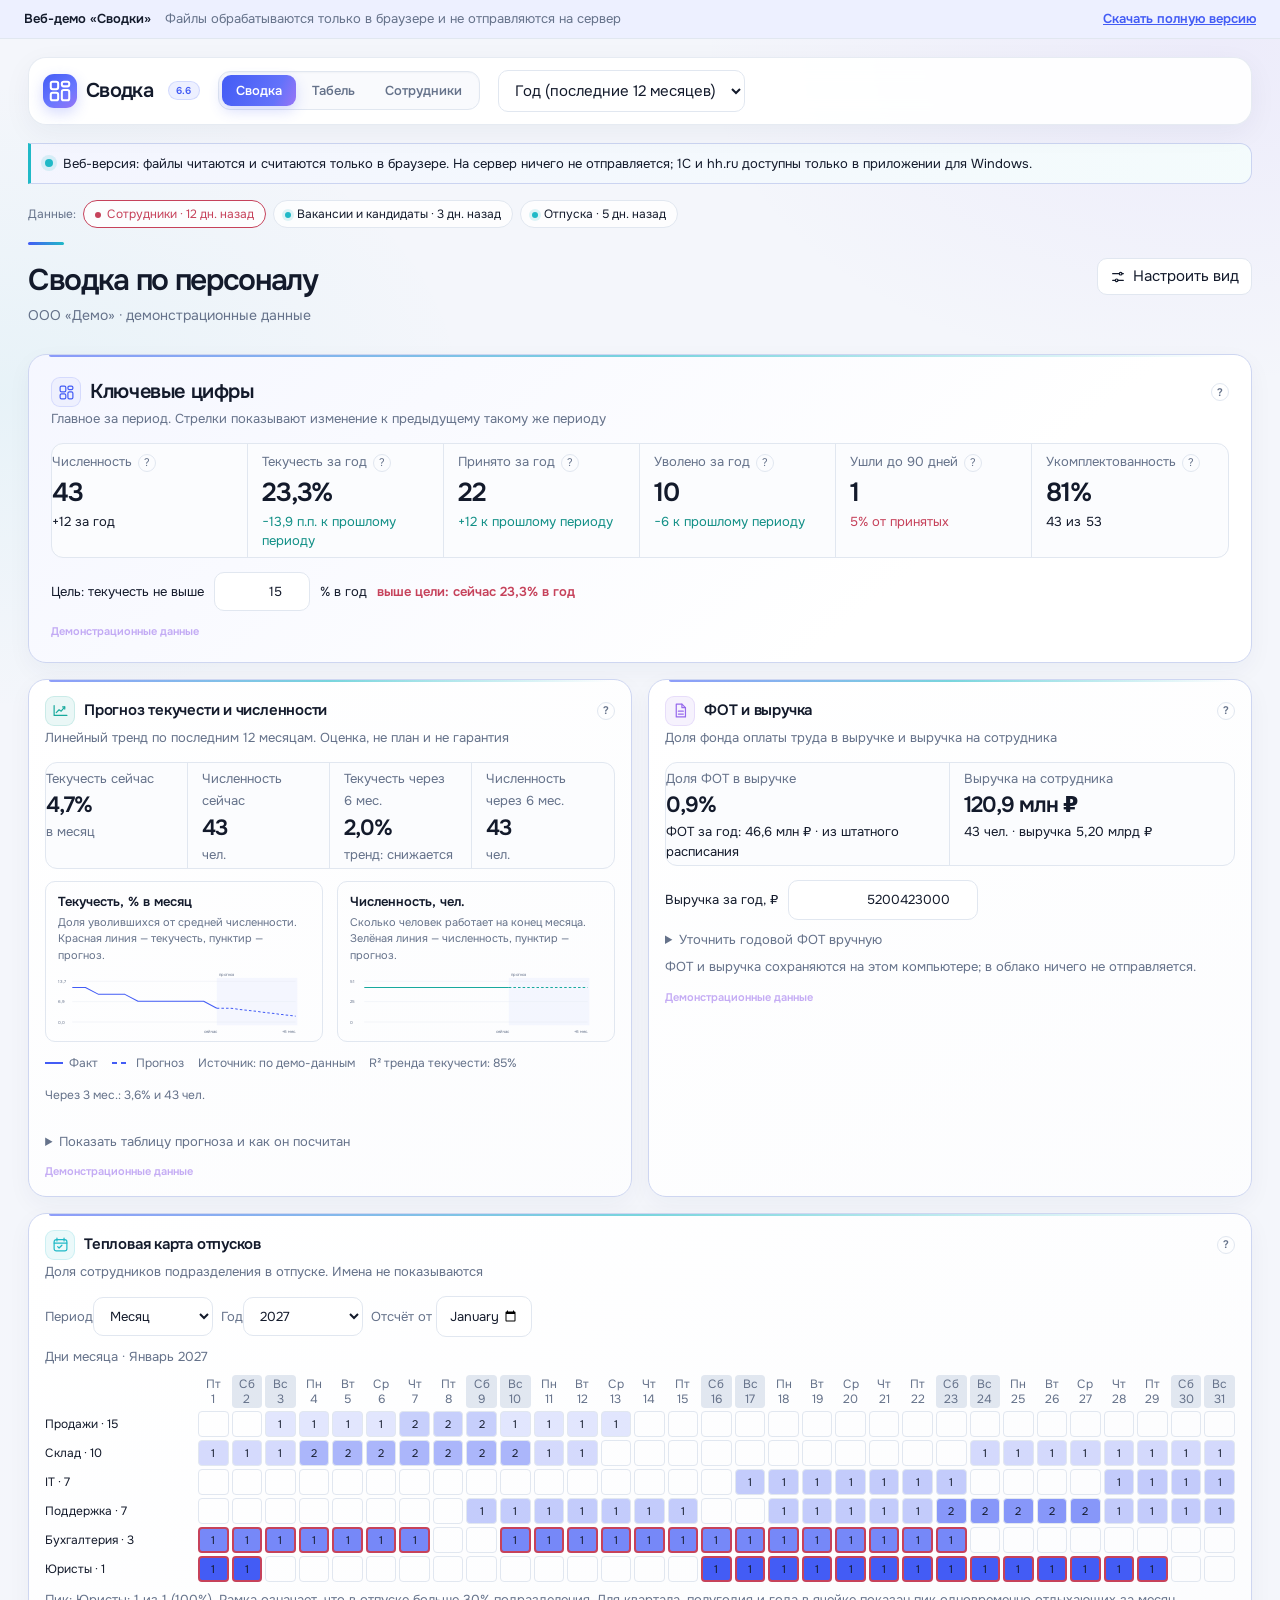
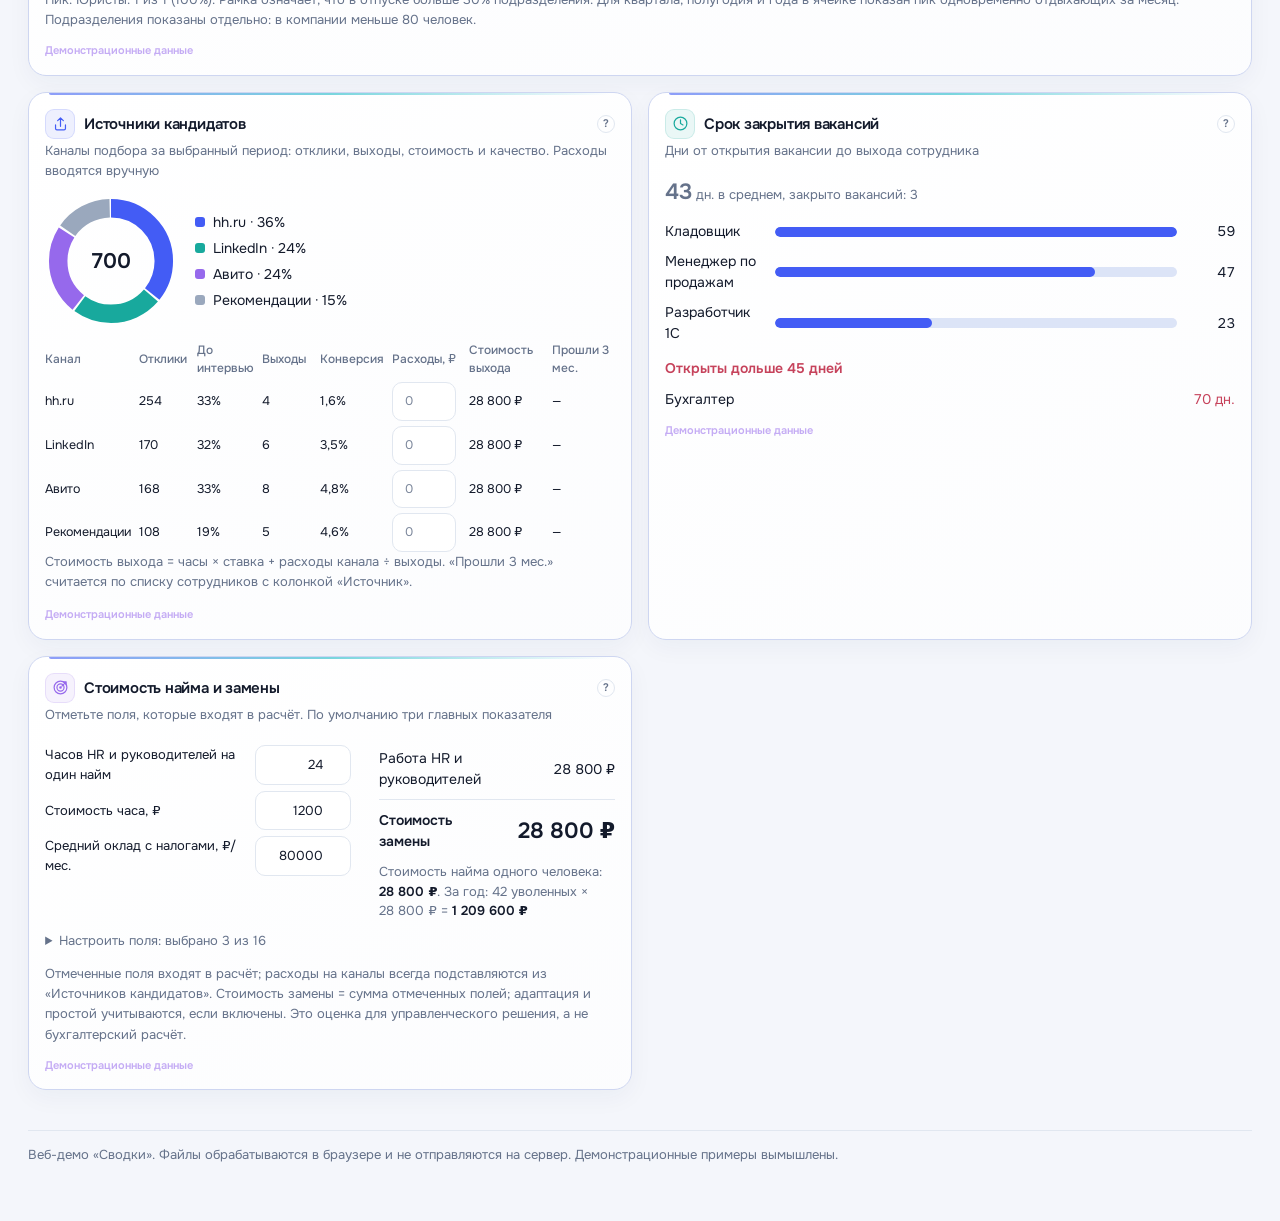
==== commit 96abab2b: "Демо и лендинг: версия 6.6.0" ====
--- a/docs/demo/index.html
+++ b/docs/demo/index.html
@@ -829,7 +829,7 @@
 <div class="print-head" id="print-head"><b id="ph-company">Компания</b><span id="ph-meta">Сводка по персоналу</span></div>
 <header class="hd">
  <div class="hd-l">
-  <div class="logo"><svg viewBox="0 0 26 26" fill="none" stroke="currentColor" stroke-width="2.2" stroke-linecap="round" stroke-linejoin="round"><rect x="3" y="3" width="8" height="8" rx="2"/><rect x="15" y="3" width="8" height="5" rx="2"/><rect x="3" y="15" width="8" height="8" rx="2"/><rect x="15" y="12" width="8" height="11" rx="2"/></svg>Сводка<span class="ver">6.5</span></div>
+  <div class="logo"><svg viewBox="0 0 26 26" fill="none" stroke="currentColor" stroke-width="2.2" stroke-linecap="round" stroke-linejoin="round"><rect x="3" y="3" width="8" height="8" rx="2"/><rect x="15" y="3" width="8" height="5" rx="2"/><rect x="3" y="15" width="8" height="8" rx="2"/><rect x="15" y="12" width="8" height="11" rx="2"/></svg>Сводка<span class="ver">6.6</span></div>
   <nav class="seg" aria-label="Разделы"><button data-view="dash" class="on">Сводка</button><button data-view="ts">Табель</button><button data-view="emp">Сотрудники</button></nav>
   <select class="dash-only" id="per" aria-label="Период"><option value="1">Месяц</option><option value="3">Квартал</option><option value="6">6 месяцев</option><option value="9">9 месяцев</option><option value="12" selected>Год (последние 12 месяцев)</option></select>
  </div>
@@ -1120,6 +1120,6 @@
 <script src="js/demo.js"></script>
 <script src="js/boot.js"></script>
 <script src="community.js"></script>
-<script src="showcase.js?v=6.5.6-mwyjp8mh-mwyjp8mh"></script>
+<script src="showcase.js?v=6.6.0-mwyk5pho-mwyk5pho"></script>
 </body>
 </html>
